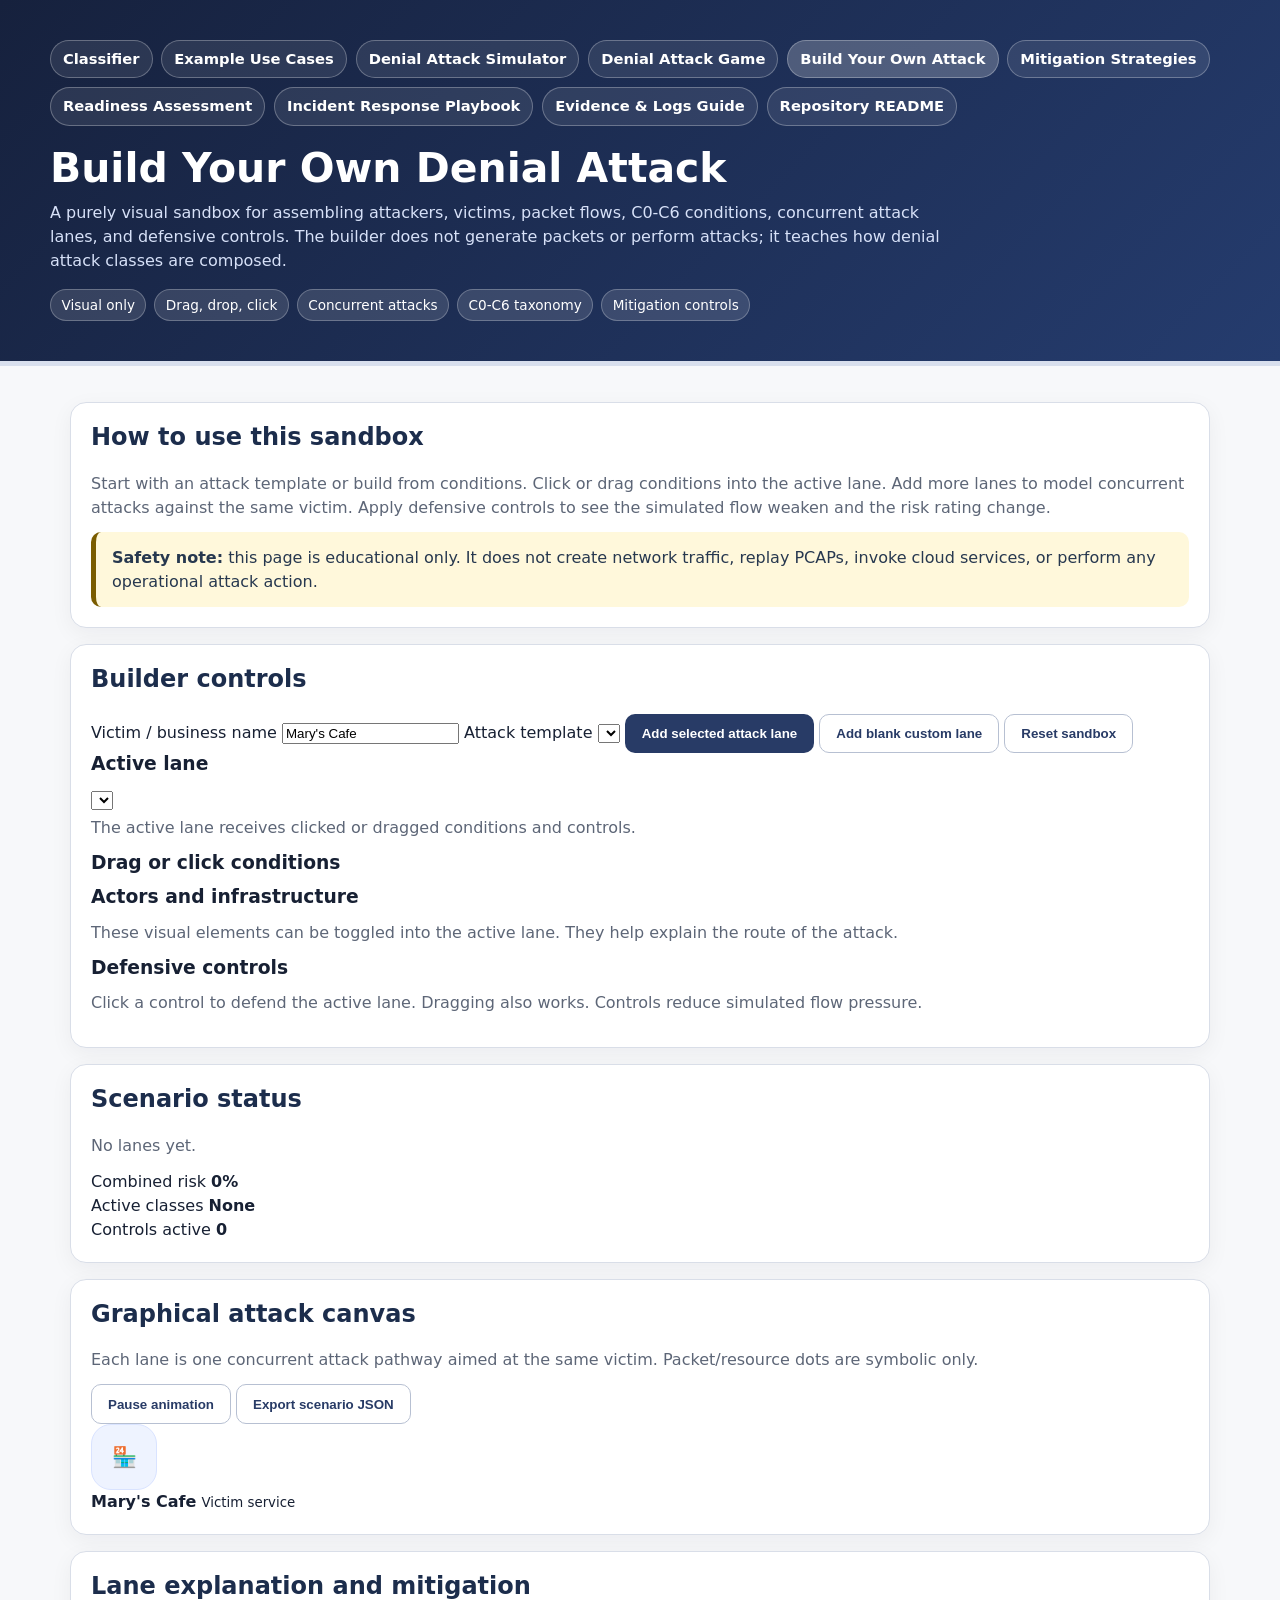
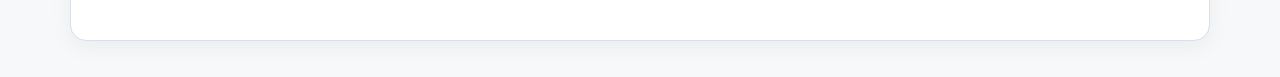
==== builder.html @ 09ae4dbf "Add files via upload" ====
<!doctype html>
<html lang="en-AU">
<head>
  <meta charset="utf-8">
  <meta name="viewport" content="width=device-width, initial-scale=1">
  <title>Build Your Own Attack | D-ACT</title>
  <meta name="description" content="Visual sandbox for building and defending educational denial attack scenarios using the D-ACT C0-C6 taxonomy.">
  <link rel="stylesheet" href="assets/styles.css">
  <script src="assets/mitigations.js" defer></script>
  <script src="assets/builder.js" defer></script>
</head>
<body class="builder-page">
  <header class="hero builder-hero">
    <div class="hero-inner">
      <nav class="site-nav" aria-label="D-ACT site navigation">
        <a href="index.html">Classifier</a>
        <a href="examples.html">Example Use Cases</a>
        <a href="simulator.html">Denial Attack Simulator</a>
        <a href="game.html">Denial Attack Game</a>
        <a class="active" href="builder.html">Build Your Own Attack</a>
        <a href="mitigations.html">Mitigation Strategies</a>
        <a href="readiness.html">Readiness Assessment</a>
        <a href="playbook.html">Incident Response Playbook</a>
        <a href="evidence.html">Evidence & Logs Guide</a>
        <a href="README.md">Repository README</a>
      </nav>
      <h1>Build Your Own Denial Attack</h1>
      <p class="subtitle">A purely visual sandbox for assembling attackers, victims, packet flows, C0-C6 conditions, concurrent attack lanes, and defensive controls. The builder does not generate packets or perform attacks; it teaches how denial attack classes are composed.</p>
      <div class="badges">
        <span class="badge">Visual only</span>
        <span class="badge">Drag, drop, click</span>
        <span class="badge">Concurrent attacks</span>
        <span class="badge">C0-C6 taxonomy</span>
        <span class="badge">Mitigation controls</span>
      </div>
    </div>
  </header>

  <main class="builder-main">
    <section class="panel builder-intro">
      <div>
        <h2>How to use this sandbox</h2>
        <p class="helper">Start with an attack template or build from conditions. Click or drag conditions into the active lane. Add more lanes to model concurrent attacks against the same victim. Apply defensive controls to see the simulated flow weaken and the risk rating change.</p>
      </div>
      <div class="notice strong-notice"><strong>Safety note:</strong> this page is educational only. It does not create network traffic, replay PCAPs, invoke cloud services, or perform any operational attack action.</div>
    </section>

    <section class="builder-shell">
      <aside class="builder-toolbox panel" aria-label="Attack builder toolbox">
        <h2>Builder controls</h2>
        <label class="builder-label">Victim / business name
          <input id="builderVictimName" type="text" value="Mary's Cafe" maxlength="80">
        </label>
        <label class="builder-label">Attack template
          <select id="builderTemplateSelect"></select>
        </label>
        <button id="addTemplateLane" type="button">Add selected attack lane</button>
        <button id="addBlankLane" type="button" class="secondary">Add blank custom lane</button>
        <button id="clearBuilder" type="button" class="secondary">Reset sandbox</button>

        <div class="builder-divider"></div>
        <h3>Active lane</h3>
        <select id="activeLaneSelect"></select>
        <p class="helper compact">The active lane receives clicked or dragged conditions and controls.</p>

        <div class="builder-divider"></div>
        <h3>Drag or click conditions</h3>
        <div id="conditionPalette" class="builder-chip-grid" aria-label="Condition palette"></div>

        <div class="builder-divider"></div>
        <h3>Actors and infrastructure</h3>
        <p class="helper compact">These visual elements can be toggled into the active lane. They help explain the route of the attack.</p>
        <div id="actorPalette" class="builder-chip-grid"></div>

        <div class="builder-divider"></div>
        <h3>Defensive controls</h3>
        <p class="helper compact">Click a control to defend the active lane. Dragging also works. Controls reduce simulated flow pressure.</p>
        <div id="controlPalette" class="builder-control-list"></div>
      </aside>

      <section class="builder-workspace">
        <section class="panel builder-status-panel">
          <div class="builder-status-grid">
            <div>
              <h2>Scenario status</h2>
              <p id="builderScenarioSummary" class="helper">No lanes yet.</p>
            </div>
            <div class="builder-score-card">
              <span>Combined risk</span>
              <strong id="combinedRisk">0%</strong>
            </div>
            <div class="builder-score-card">
              <span>Active classes</span>
              <strong id="activeClasses">None</strong>
            </div>
            <div class="builder-score-card">
              <span>Controls active</span>
              <strong id="controlsActiveCount">0</strong>
            </div>
          </div>
          <div id="globalConditionStrip" class="builder-condition-strip" aria-label="Global condition strip"></div>
        </section>

        <section id="attackCanvasPanel" class="panel builder-canvas-panel">
          <div class="builder-canvas-head">
            <div>
              <h2>Graphical attack canvas</h2>
              <p class="helper">Each lane is one concurrent attack pathway aimed at the same victim. Packet/resource dots are symbolic only.</p>
            </div>
            <div class="builder-canvas-actions">
              <button id="toggleAnimation" type="button" class="secondary">Pause animation</button>
              <button id="exportScenario" type="button" class="secondary">Export scenario JSON</button>
            </div>
          </div>

          <div id="builderCanvas" class="builder-canvas" aria-label="Attack builder canvas">
            <div id="builderLaneStack" class="builder-lane-stack"></div>
            <div id="builderVictimNode" class="builder-victim-node draggable-node" title="Drag the victim around the canvas">
              <span class="victim-icon">🏪</span>
              <strong id="builderVictimLabel">Mary's Cafe</strong>
              <small>Victim service</small>
            </div>
          </div>
        </section>

        <section class="panel builder-detail-panel">
          <h2>Lane explanation and mitigation</h2>
          <div id="laneExplanation" class="builder-explanation-grid"></div>
        </section>
      </section>
    </section>
  </main>

  <div id="builderToast" class="builder-toast" hidden></div>
</body>
</html>
---- assets/styles.css ----
:root {
  --bg: #f7f8fa;
  --panel: #ffffff;
  --text: #172033;
  --muted: #5d6677;
  --border: #d9dee8;
  --accent: #283b66;
  --present: #1f8f4d;
  --present-bg: #e9f8ef;
  --absent: #b42318;
  --absent-bg: #fdecea;
  --neutral-bg: #eef1f6;
  --secondary: #7a5c00;
  --secondary-bg: #fff8db;
  --code-bg: #101828;
  --code-text: #e6edf7;
}

* { box-sizing: border-box; }

body {
  margin: 0;
  font-family: Inter, ui-sans-serif, system-ui, -apple-system, BlinkMacSystemFont, "Segoe UI", sans-serif;
  background: var(--bg);
  color: var(--text);
  line-height: 1.5;
}

header.hero {
  background: linear-gradient(135deg, #16213d 0%, #253c6e 100%);
  color: #fff;
  padding: 2.5rem 1.25rem;
  border-bottom: 5px solid #d8dfed;
}

.hero-inner, main {
  max-width: 1180px;
  margin: 0 auto;
}

h1, h2, h3 { line-height: 1.2; }

h1 { margin: 0 0 0.5rem; font-size: clamp(2rem, 3.2vw, 3.5rem); }
h2 { margin-top: 0; color: #1c2d4c; }
h3 { margin: 0 0 0.75rem; }

.subtitle { margin: 0.25rem 0 1rem; color: #d7e1f8; max-width: 900px; }
.badges { display: flex; flex-wrap: wrap; gap: 0.5rem; }
.badge {
  display: inline-flex;
  align-items: center;
  padding: 0.3rem 0.65rem;
  border-radius: 999px;
  background: rgba(255,255,255,0.13);
  border: 1px solid rgba(255,255,255,0.25);
  font-size: 0.85rem;
}

main { padding: 1.25rem; }
body.simulator-page main {
  max-width: 1440px;
}

body.simulator-page .hero-inner {
  max-width: 1440px;
}


.panel {
  background: var(--panel);
  border: 1px solid var(--border);
  border-radius: 16px;
  padding: 1.25rem;
  margin: 1rem 0;
  box-shadow: 0 6px 22px rgba(12, 24, 45, 0.05);
}

.grid { display: grid; gap: 1rem; }
.grid.two { grid-template-columns: repeat(2, minmax(0, 1fr)); }
.grid.three { grid-template-columns: repeat(3, minmax(0, 1fr)); }
@media (max-width: 900px) { .grid.two, .grid.three { grid-template-columns: 1fr; } }

.upload-card {
  border: 1px dashed #b7c0d2;
  border-radius: 14px;
  padding: 1rem;
  background: #fbfcff;
}
.upload-card label { display: block; font-weight: 700; margin-bottom: 0.5rem; }
.upload-card input { width: 100%; }
.file-summary { margin-top: 0.5rem; color: var(--muted); font-size: 0.9rem; }
.helper { color: var(--muted); margin: 0.25rem 0 0.75rem; }

.actions { display: flex; flex-wrap: wrap; gap: 0.75rem; margin-top: 1rem; }
button, .button {
  appearance: none;
  border: 1px solid transparent;
  background: var(--accent);
  color: #fff;
  border-radius: 10px;
  padding: 0.7rem 1rem;
  font-weight: 700;
  cursor: pointer;
  text-decoration: none;
}
button.secondary { background: #fff; color: var(--accent); border-color: #b7c0d2; }
button:disabled { opacity: 0.45; cursor: not-allowed; }
button:hover:not(:disabled), .button:hover { filter: brightness(1.05); }

.status {
  margin-top: 1rem;
  border-radius: 10px;
  padding: 0.75rem 1rem;
  background: var(--neutral-bg);
  color: var(--muted);
}
.status.success { background: var(--present-bg); color: var(--present); }
.status.error { background: var(--absent-bg); color: var(--absent); }

.taxonomy-wrap { overflow-x: auto; padding-bottom: 0.5rem; }
.taxonomy-tree {
  min-width: 1040px;
  display: grid;
  grid-template-columns: 1fr 1fr 1fr;
  gap: 1rem;
  align-items: start;
}
.root-row { grid-column: 1 / -1; display: flex; justify-content: center; margin-bottom: 0.5rem; }
.branch { display: grid; gap: 0.75rem; justify-items: center; }
.branch-title { font-weight: 800; color: var(--muted); text-transform: uppercase; letter-spacing: 0.04em; font-size: 0.75rem; }
.node {
  border: 2px solid var(--border);
  background: var(--neutral-bg);
  border-radius: 12px;
  padding: 0.65rem 0.8rem;
  min-width: 140px;
  text-align: center;
  font-weight: 700;
  position: relative;
}
.node small { display: block; margin-top: 0.2rem; font-weight: 500; color: var(--muted); }
.node.condition.present { border-color: var(--present); background: var(--present-bg); color: var(--present); }
.node.condition.absent { border-color: var(--absent); background: var(--absent-bg); color: var(--absent); }
.node.condition.neutral { border-color: var(--border); background: var(--neutral-bg); color: var(--text); }
.node.attack.class-primary { border-color: var(--present); background: var(--present-bg); color: var(--present); box-shadow: 0 0 0 3px rgba(31,143,77,0.12); }
.node.attack.class-secondary { border-color: var(--secondary); background: var(--secondary-bg); color: var(--secondary); }
.node.attack.class-inactive { opacity: 0.55; }
.connector { width: 2px; height: 16px; background: var(--border); }
.horizontal { display: flex; gap: 0.6rem; align-items: center; justify-content: center; flex-wrap: wrap; }

.result-card {
  border: 1px solid var(--border);
  border-radius: 14px;
  padding: 1rem;
  background: #fbfcff;
}
.result-card .value { font-size: 1.1rem; font-weight: 800; color: #1c2d4c; }
.result-card .small-value { color: var(--muted); word-break: break-word; }

.conditions-list { list-style: none; padding: 0; margin: 0; display: grid; gap: 0.5rem; }
.conditions-list li { border-radius: 12px; padding: 0.75rem; border: 1px solid var(--border); }
.conditions-list li span { color: var(--muted); }
.condition-present { background: var(--present-bg); border-color: var(--present) !important; }
.condition-absent { background: var(--absent-bg); border-color: var(--absent) !important; }

.table-wrap { overflow-x: auto; }
table { width: 100%; border-collapse: collapse; }
th, td { border-bottom: 1px solid var(--border); padding: 0.55rem; text-align: left; vertical-align: top; }
th { background: #f2f5fa; color: #263653; }

pre {
  background: var(--code-bg);
  color: var(--code-text);
  border-radius: 14px;
  padding: 1rem;
  overflow-x: auto;
  white-space: pre-wrap;
}

footer {
  color: var(--muted);
  text-align: center;
  padding: 2rem 1rem 3rem;
}

.notice {
  border-left: 5px solid var(--accent);
  background: #f1f4fa;
  padding: 0.85rem 1rem;
  border-radius: 10px;
  color: #27384f;
}

/* Example use cases page */
.hero-compact { padding-bottom: 2rem; }
.site-nav {
  display: flex;
  flex-wrap: wrap;
  gap: 0.55rem;
  margin-bottom: 1.15rem;
}
.site-nav a {
  color: #fff;
  text-decoration: none;
  border: 1px solid rgba(255,255,255,0.28);
  background: rgba(255,255,255,0.09);
  padding: 0.45rem 0.75rem;
  border-radius: 999px;
  font-weight: 700;
  font-size: 0.92rem;
}
.site-nav a.active,
.site-nav a:hover {
  background: rgba(255,255,255,0.22);
}
.example-intro {
  display: grid;
  grid-template-columns: minmax(0, 1.4fr) minmax(260px, 0.6fr);
  gap: 1rem;
  align-items: start;
}
@media (max-width: 900px) { .example-intro { grid-template-columns: 1fr; } }
.controls-panel { position: relative; }
.example-toolbar {
  display: grid;
  grid-template-columns: minmax(220px, 0.35fr) minmax(280px, 0.65fr);
  gap: 1rem;
  margin: 0.75rem 0 1rem;
}
.example-toolbar label {
  display: grid;
  gap: 0.35rem;
  font-weight: 800;
  color: #263653;
}
.example-toolbar select,
.example-toolbar input {
  width: 100%;
  border: 1px solid var(--border);
  border-radius: 10px;
  padding: 0.7rem 0.8rem;
  font: inherit;
  background: #fff;
  color: var(--text);
}
@media (max-width: 760px) { .example-toolbar { grid-template-columns: 1fr; } }
.example-grid {
  display: grid;
  grid-template-columns: repeat(2, minmax(0, 1fr));
  gap: 1rem;
}
@media (max-width: 980px) { .example-grid { grid-template-columns: 1fr; } }
.example-card {
  border: 1px solid var(--border);
  background: linear-gradient(180deg, #ffffff 0%, #fbfcff 100%);
  border-radius: 18px;
  padding: 1rem;
  box-shadow: 0 10px 30px rgba(12, 24, 45, 0.06);
}
.example-card-top {
  display: flex;
  justify-content: space-between;
  gap: 1rem;
  align-items: flex-start;
}
.example-card h3 { margin: 0; color: #16213d; }
.example-title { color: var(--muted); margin: 0.25rem 0 0; font-weight: 700; }
.class-pill {
  display: inline-flex;
  align-items: center;
  justify-content: center;
  white-space: nowrap;
  border-radius: 999px;
  background: var(--present-bg);
  color: var(--present);
  border: 1px solid rgba(31,143,77,0.35);
  padding: 0.35rem 0.7rem;
  font-weight: 900;
  font-size: 0.86rem;
}
.class-pill.pill-neutral {
  background: var(--neutral-bg);
  color: var(--muted);
  border-color: var(--border);
}
.condition-chips {
  display: flex;
  flex-wrap: wrap;
  gap: 0.35rem;
  margin: 0.7rem 0;
}
.condition-chip {
  display: inline-flex;
  align-items: center;
  justify-content: center;
  min-width: 36px;
  border-radius: 999px;
  padding: 0.2rem 0.45rem;
  font-size: 0.78rem;
  font-weight: 900;
  border: 1px solid var(--border);
}
.condition-chip.chip-on {
  background: var(--present-bg);
  color: var(--present);
  border-color: rgba(31,143,77,0.4);
}
.condition-chip.chip-off {
  background: var(--absent-bg);
  color: var(--absent);
  border-color: rgba(180,35,24,0.22);
  opacity: 0.75;
}
.example-actions {
  display: flex;
  flex-wrap: wrap;
  gap: 0.6rem;
  margin: 0.85rem 0;
}
.button.secondary,
a.button.secondary {
  background: #fff;
  color: var(--accent);
  border-color: #b7c0d2;
}
.file-details {
  margin-top: 0.8rem;
  border-top: 1px solid var(--border);
  padding-top: 0.75rem;
}
.file-details summary {
  cursor: pointer;
  font-weight: 900;
  color: #263653;
}
.example-file-list {
  list-style: none;
  padding: 0;
  margin: 0.65rem 0 0;
  display: grid;
  gap: 0.45rem;
}
.example-file-list li {
  display: flex;
  justify-content: space-between;
  gap: 0.8rem;
  align-items: center;
  border: 1px solid var(--border);
  border-radius: 12px;
  padding: 0.55rem;
  background: #fff;
}
.example-file-list small { color: var(--muted); }
.file-kind {
  display: inline-flex;
  min-width: 76px;
  justify-content: center;
  border-radius: 999px;
  padding: 0.18rem 0.45rem;
  margin-right: 0.45rem;
  background: #eef3ff;
  color: #253c6e;
  font-size: 0.72rem;
  font-weight: 900;
  border: 1px solid #d9e3ff;
}
.file-actions {
  display: flex;
  gap: 0.4rem;
  flex-wrap: wrap;
  justify-content: flex-end;
}
button.mini,
.button.mini,
a.mini {
  border-radius: 8px;
  padding: 0.38rem 0.55rem;
  font-size: 0.78rem;
  font-weight: 800;
}
.example-condition-strip {
  display: grid;
  grid-template-columns: repeat(7, minmax(0, 1fr));
  gap: 0.65rem;
  margin-top: 1rem;
}
@media (max-width: 980px) { .example-condition-strip { grid-template-columns: repeat(2, minmax(0, 1fr)); } }
.condition-status-card {
  border: 1px solid var(--border);
  border-radius: 14px;
  padding: 0.7rem;
  min-height: 116px;
  display: grid;
  gap: 0.25rem;
}
.condition-status-card strong { font-size: 1.1rem; }
.condition-status-card span { font-weight: 900; }
.condition-status-card small { color: var(--muted); }
.condition-status-card.status-present {
  background: var(--present-bg);
  border-color: rgba(31,143,77,0.45);
  color: var(--present);
}
.condition-status-card.status-absent {
  background: var(--absent-bg);
  border-color: rgba(180,35,24,0.28);
  color: var(--absent);
}
.preview-header {
  display: flex;
  justify-content: space-between;
  align-items: flex-start;
  gap: 1rem;
}
#previewContent {
  max-height: 560px;
  overflow: auto;
}
@media (max-width: 720px) {
  .example-file-list li,
  .preview-header,
  .example-card-top { flex-direction: column; align-items: stretch; }
  .file-actions { justify-content: flex-start; }
}

/* Mitigation strategy UI */
.strong-notice {
  border-left-color: #7a5c00;
  background: #fff8db;
}
.mitigation-result {
  margin: 1.2rem 0;
  border: 1px solid var(--border);
  border-radius: 16px;
  padding: 1rem;
  background: linear-gradient(180deg, #fbfcff 0%, #ffffff 100%);
}
.mitigation-result h4,
.mitigation-card h4 {
  margin: 0.2rem 0 0.55rem;
  color: #263653;
}
.mitigation-result ul,
.mitigation-card ul {
  margin-top: 0.35rem;
  padding-left: 1.15rem;
}
.mitigation-result li,
.mitigation-card li {
  margin: 0.35rem 0;
}
.mitigation-columns {
  margin: 1rem 0;
}
.mitigation-grid {
  display: grid;
  grid-template-columns: 1fr;
  gap: 1rem;
}
.mitigation-card {
  border: 1px solid var(--border);
  background: #fff;
  border-radius: 18px;
  padding: 1rem;
  box-shadow: 0 10px 30px rgba(12, 24, 45, 0.05);
}
.mitigation-step-grid {
  display: grid;
  grid-template-columns: repeat(3, minmax(0, 1fr));
  gap: 1rem;
  margin-top: 1rem;
}
.mitigation-step-grid section {
  border: 1px solid var(--border);
  background: #fbfcff;
  border-radius: 14px;
  padding: 0.85rem;
}
@media (max-width: 980px) {
  .mitigation-step-grid { grid-template-columns: 1fr; }
}

/* Denial Attack Simulator */
.simulator-hero {
  background: radial-gradient(circle at 15% 15%, rgba(109, 137, 204, 0.45) 0%, transparent 30%),
              linear-gradient(135deg, #101828 0%, #253c6e 70%, #1a315e 100%);
}
.simulator-intro {
  display: grid;
  grid-template-columns: minmax(0, 1.25fr) minmax(280px, 0.75fr);
  gap: 1rem;
  align-items: start;
}
@media (max-width: 900px) { .simulator-intro { grid-template-columns: 1fr; } }
.simulator-controls-panel label {
  display: grid;
  gap: 0.35rem;
  font-weight: 900;
  color: #263653;
}
.sim-control-grid {
  display: grid;
  grid-template-columns: minmax(280px, 0.55fr) minmax(280px, 0.45fr);
  gap: 1rem;
  align-items: end;
}
.sim-control-grid select {
  border: 1px solid var(--border);
  border-radius: 12px;
  padding: 0.78rem 0.9rem;
  background: #fff;
  color: var(--text);
  font: inherit;
}
.sim-actions { display: flex; flex-wrap: wrap; gap: 0.65rem; justify-content: flex-end; }
.sim-summary { margin-top: 1rem; }
@media (max-width: 900px) {
  .sim-control-grid { grid-template-columns: 1fr; }
  .sim-actions { justify-content: flex-start; }
}
.simulator-layout {
  width: 100%;
  max-width: 100%;
  margin: 0 auto;
  padding: 0;
  display: grid;
  grid-template-columns: 1fr;
  gap: 1rem;
}
.simulator-main-panel, .simulator-side-panel { margin-top: 0; }
.simulator-main-panel {
  width: 100%;
}
.simulator-side-panel {
  width: 100%;
}
.simulator-header-line {
  display: grid;
  grid-template-columns: minmax(0, 1fr) minmax(190px, 250px) auto;
  justify-content: space-between;
  gap: 1rem;
  align-items: start;
  margin-bottom: 1rem;
}
.simulator-inline-controls {
  display: grid;
  gap: 0.35rem;
  align-self: start;
  width: min(250px, 100%);
  justify-self: end;
}
.simulator-inline-controls label {
  color: #263653;
  font-weight: 900;
  font-size: 0.82rem;
}
.simulator-inline-controls select {
  border: 1px solid var(--border);
  border-radius: 12px;
  padding: 0.66rem 0.75rem;
  background: #fff;
  color: var(--text);
  font: inherit;
  width: 100%;
  max-width: 250px;
}
@media (max-width: 900px) {
  .simulator-header-line { grid-template-columns: 1fr; }
  .simulator-inline-controls { width: 100%; justify-self: stretch; }
}
.sim-condition-strip {
  display: grid;
  grid-template-columns: repeat(7, minmax(0, 1fr));
  gap: 0.55rem;
  margin-bottom: 1rem;
}
@media (max-width: 980px) { .sim-condition-strip { grid-template-columns: repeat(2, minmax(0, 1fr)); } }
.sim-condition-card {
  border: 1px solid var(--border);
  border-radius: 14px;
  padding: 0.65rem;
  min-height: 112px;
  display: grid;
  gap: 0.2rem;
}
.sim-condition-card strong { font-size: 1.08rem; }
.sim-condition-card span { font-weight: 900; }
.sim-condition-card small { color: var(--muted); }
.sim-condition-card.active {
  background: var(--present-bg);
  border-color: rgba(31,143,77,0.45);
  color: var(--present);
}
.sim-condition-card.inactive {
  background: var(--absent-bg);
  border-color: rgba(180,35,24,0.26);
  color: var(--absent);
}
.sim-scene {
  position: relative;
  min-height: 540px;
  border: 1px solid #c9d2e3;
  border-radius: 24px;
  background:
    radial-gradient(circle at 20% 30%, rgba(40, 59, 102, 0.08) 0 15%, transparent 16%),
    radial-gradient(circle at 82% 62%, rgba(31, 143, 77, 0.08) 0 18%, transparent 19%),
    linear-gradient(180deg, #fbfcff 0%, #f0f4fb 100%);
  overflow: hidden;
  display: grid;
  grid-template-columns: 260px minmax(0, 1fr) 290px;
  gap: 0;
}
@media (max-width: 900px) {
  .sim-scene { grid-template-columns: 1fr; min-height: 760px; }
}
.sim-zone {
  position: relative;
  padding: 1rem;
  display: flex;
  flex-direction: column;
  justify-content: center;
  z-index: 3;
}
.sim-zone-label {
  position: absolute;
  top: 0.75rem;
  left: 1rem;
  color: var(--muted);
  font-weight: 900;
  font-size: 0.75rem;
  text-transform: uppercase;
  letter-spacing: 0.04em;
}
.attacker-cluster {
  display: grid;
  gap: 0.65rem;
  justify-items: center;
}
.attacker-cluster.distributed {
  grid-template-columns: repeat(2, minmax(0, 1fr));
  align-content: center;
}
.attacker-node {
  width: 86px;
  min-height: 78px;
  border: 2px solid #9ba8bf;
  background: #fff;
  border-radius: 18px;
  display: grid;
  place-items: center;
  padding: 0.45rem;
  box-shadow: 0 8px 20px rgba(12, 24, 45, 0.08);
}
.attacker-node span {
  display: grid;
  place-items: center;
  width: 34px;
  height: 34px;
  border-radius: 999px;
  background: #253c6e;
  color: #fff;
  font-weight: 900;
}
.attacker-node small {
  text-align: center;
  color: var(--muted);
  font-weight: 700;
  font-size: 0.72rem;
}
.sim-lane-wrap {
  position: relative;
  min-height: 540px;
  z-index: 1;
}
.packet-lane {
  position: absolute;
  inset: 0;
  z-index: 1;
}
.packet-lane::before {
  content: '';
  position: absolute;
  top: 50%;
  left: 2%;
  right: 2%;
  height: 3px;
  transform: translateY(-50%);
  background: repeating-linear-gradient(90deg, #b5bfd0 0 16px, transparent 16px 28px);
  opacity: 0.75;
}
.pipeline-stages {
  position: absolute;
  left: 8%;
  right: 8%;
  top: 1rem;
  display: flex;
  justify-content: center;
  gap: 0.55rem;
  flex-wrap: wrap;
  z-index: 4;
}
.pipeline-stage {
  display: inline-flex;
  align-items: center;
  gap: 0.35rem;
  border: 1px solid #c9d2e3;
  background: rgba(255,255,255,0.92);
  border-radius: 999px;
  padding: 0.35rem 0.65rem;
  font-size: 0.82rem;
  box-shadow: 0 6px 18px rgba(12, 24, 45, 0.08);
}
.pipeline-stage span { font-weight: 900; color: var(--accent); }
.victim-visual {
  border: 2px solid #91a3c5;
  background: #fff;
  border-radius: 24px;
  min-height: 164px;
  display: grid;
  place-items: center;
  padding: 1rem;
  text-align: center;
  box-shadow: 0 10px 28px rgba(12, 24, 45, 0.1);
}
.victim-icon {
  display: grid;
  place-items: center;
  width: 66px;
  height: 66px;
  border-radius: 20px;
  background: #eef3ff;
  color: #253c6e;
  font-weight: 1000;
  font-size: 1.25rem;
  border: 1px solid #d9e3ff;
}
.victim-visual small { color: var(--muted); font-weight: 700; }
.resource-meters {
  margin-top: 1rem;
  display: grid;
  gap: 0.6rem;
}
.resource-meter {
  border: 1px solid var(--border);
  background: rgba(255,255,255,0.78);
  border-radius: 12px;
  padding: 0.55rem;
}
.meter-label {
  display: flex;
  justify-content: space-between;
  gap: 0.8rem;
  font-size: 0.82rem;
  color: #263653;
  font-weight: 800;
}
.meter-track {
  height: 9px;
  border-radius: 999px;
  background: #e5eaf3;
  margin-top: 0.35rem;
  overflow: hidden;
}
.meter-fill {
  height: 100%;
  background: linear-gradient(90deg, #c2410c, #b42318);
  border-radius: inherit;
  transition: width 300ms ease;
}
.sim-packet {
  position: absolute;
  top: var(--lane-y);
  left: 0;
  min-width: 44px;
  height: 24px;
  border-radius: 999px;
  display: inline-flex;
  align-items: center;
  justify-content: center;
  font-size: 0.62rem;
  font-weight: 900;
  color: #fff;
  background: #b42318;
  box-shadow: 0 8px 18px rgba(180, 35, 24, 0.24);
  animation: packetMove var(--packet-duration) linear forwards;
  z-index: 2;
}
.sim-packet.low {
  background: #7a5c00;
  box-shadow: 0 8px 18px rgba(122, 92, 0, 0.22);
}
.sim-packet.ai {
  background: #5b21b6;
  box-shadow: 0 8px 18px rgba(91, 33, 182, 0.22);
}
@keyframes packetMove {
  0% { transform: translateX(0) scale(0.92); opacity: 0; }
  8% { opacity: 1; }
  78% { opacity: 1; }
  100% { transform: translateX(calc(100vw - 520px)) scale(1); opacity: 0; }
}
@media (max-width: 900px) {
  @keyframes packetMove {
    0% { transform: translateY(0) scale(0.92); opacity: 0; }
    8% { opacity: 1; }
    78% { opacity: 1; }
    100% { transform: translateY(500px) scale(1); opacity: 0; }
  }
}
.mitigation-overlay {
  position: absolute;
  inset: 0;
  z-index: 5;
  pointer-events: none;
  display: flex;
  align-items: center;
  justify-content: center;
}
.mitigation-shield {
  display: grid;
  place-items: center;
  gap: 0.35rem;
  min-width: 220px;
  border: 2px solid rgba(31,143,77,0.45);
  background: rgba(233,248,239,0.92);
  color: var(--present);
  border-radius: 20px;
  padding: 1rem;
  text-align: center;
  box-shadow: 0 14px 40px rgba(12, 24, 45, 0.16);
}
.mitigation-shield span { font-size: 2rem; }
.sim-scene.mitigation-block .sim-packet { animation-duration: 0.9s; opacity: 0.4; filter: grayscale(0.4); }
.sim-scene.mitigation-throttle .sim-packet { animation-duration: 3.5s !important; opacity: 0.62; }
.sim-scene.mitigation-harden .victim-visual { border-color: var(--present); box-shadow: 0 0 0 5px rgba(31,143,77,0.10); }
.sim-scene.mitigation-scrub .packet-lane::after {
  content: 'FILTER';
  position: absolute;
  top: 45%;
  left: 42%;
  z-index: 3;
  background: #fff;
  color: var(--accent);
  border: 2px solid var(--accent);
  border-radius: 999px;
  padding: 0.4rem 0.75rem;
  font-weight: 1000;
  box-shadow: 0 8px 20px rgba(12, 24, 45, 0.12);
}
.sim-scene.mitigation-budget .meter-fill,
.sim-scene.mitigation-serverless .meter-fill,
.sim-scene.mitigation-ai .meter-fill {
  background: linear-gradient(90deg, #1f8f4d, #51a86f);
}
.sim-scene.mitigation-monitor::after {
  content: 'Monitoring overlay active';
  position: absolute;
  right: 1rem;
  bottom: 1rem;
  z-index: 6;
  background: #101828;
  color: #e6edf7;
  border-radius: 999px;
  padding: 0.5rem 0.85rem;
  font-weight: 900;
  box-shadow: 0 10px 24px rgba(12, 24, 45, 0.18);
}
.active-mitigation-box {
  margin-top: 1rem;
  border: 1px solid rgba(31,143,77,0.35);
  background: var(--present-bg);
  border-radius: 16px;
  padding: 1rem;
}
.active-mitigation-box h3 { color: var(--present); }
.simulator-side-panel {
  position: static;
  max-height: none;
  overflow: visible;
}
.simulator-side-panel .technical-controls-section {
  background: linear-gradient(135deg, rgba(240,253,244,0.82), rgba(255,255,255,0.98));
  border: 1px solid rgba(31,143,77,0.22);
  border-radius: 16px;
  padding: 1rem;
}
@media (min-width: 1050px) {
  .simulator-side-panel {
    display: grid;
    grid-template-columns: minmax(0, 1fr) minmax(280px, 0.7fr) minmax(320px, 1fr);
    gap: 1rem;
    align-items: start;
  }
  .simulator-side-panel > h2,
  .simulator-side-panel > .notice {
    grid-column: 1 / -1;
  }
  .technical-controls-section {
    grid-column: span 2;
  }
}
.sim-side-section {
  border-top: 1px solid var(--border);
  padding-top: 0.9rem;
  margin-top: 0.9rem;
}
.sim-side-section ul { margin: 0.25rem 0 0; padding-left: 1.15rem; }
.sim-side-section li { margin: 0.35rem 0; }
.technical-control-list {
  display: grid;
  gap: 0.55rem;
}
.technical-control-button {
  text-align: left;
  background: #fff;
  color: #263653;
  border: 1px solid var(--border);
  border-radius: 12px;
  padding: 0.65rem 0.75rem;
  font-weight: 800;
  box-shadow: none;
}
.technical-control-button:hover,
.technical-control-button.selected {
  background: var(--present-bg);
  color: var(--present);
  border-color: rgba(31,143,77,0.45);
  filter: none;
}

/* Victim profile and sustainability-impact simulator */
.victim-profile-panel {
  border: 1px solid rgba(37, 99, 235, 0.18);
  background: linear-gradient(135deg, rgba(240, 249, 255, 0.95), rgba(255, 255, 255, 0.98));
}

.victim-profile-header {
  display: flex;
  justify-content: space-between;
  gap: 1rem;
  align-items: flex-start;
  margin-bottom: 1rem;
}

.victim-profile-grid {
  display: grid;
  grid-template-columns: 1.3fr 1fr 0.8fr auto;
  gap: 1rem;
  align-items: end;
}

.victim-profile-grid label {
  display: flex;
  flex-direction: column;
  gap: 0.4rem;
  font-weight: 700;
  color: #172554;
}

.victim-profile-grid input,
.victim-profile-grid select {
  border: 1px solid #bfdbfe;
  border-radius: 12px;
  padding: 0.78rem 0.9rem;
  font: inherit;
  background: #fff;
  color: #0f172a;
}

.victim-profile-actions {
  display: flex;
  gap: 0.55rem;
  flex-wrap: wrap;
}

.financial-model-note {
  margin-top: 1rem;
  border-left: 4px solid #2563eb;
  background: rgba(219, 234, 254, 0.62);
  padding: 0.85rem 1rem;
  border-radius: 12px;
  color: #1e3a8a;
  line-height: 1.55;
}

.financial-dashboard {
  display: grid;
  grid-template-columns: repeat(3, minmax(0, 1fr));
  gap: 0.9rem;
  margin-top: 1rem;
}

.financial-card {
  border: 1px solid rgba(148, 163, 184, 0.35);
  border-radius: 16px;
  background: rgba(255, 255, 255, 0.92);
  padding: 1rem;
  box-shadow: 0 10px 25px rgba(15, 23, 42, 0.05);
}

.financial-card strong {
  display: block;
  margin: 0.2rem 0 0.25rem;
  color: #0f172a;
  font-size: 1.1rem;
}

.financial-card small {
  display: block;
  color: #475569;
  line-height: 1.45;
  margin-top: 0.25rem;
}

.financial-kicker {
  display: inline-flex;
  color: #1d4ed8;
  background: #dbeafe;
  border-radius: 999px;
  padding: 0.2rem 0.55rem;
  font-size: 0.76rem;
  font-weight: 800;
  text-transform: uppercase;
  letter-spacing: 0.045em;
}

.financial-active {
  border-color: rgba(22, 163, 74, 0.35);
  background: linear-gradient(135deg, rgba(240, 253, 244, 0.98), #fff);
}

.financial-inactive {
  border-color: rgba(100, 116, 139, 0.3);
  background: linear-gradient(135deg, rgba(248, 250, 252, 0.98), #fff);
}

.financial-impact {
  border-color: rgba(234, 88, 12, 0.35);
  background: linear-gradient(135deg, rgba(255, 247, 237, 0.98), #fff);
}

.financial-impact .financial-kicker {
  color: #9a3412;
  background: #ffedd5;
}

.financial-basis {
  grid-column: span 2;
}

@media (max-width: 1000px) {
  .victim-profile-grid {
    grid-template-columns: 1fr 1fr;
  }
  .financial-dashboard {
    grid-template-columns: 1fr 1fr;
  }
  .financial-basis {
    grid-column: span 1;
  }
}

@media (max-width: 700px) {
  .victim-profile-header,
  .victim-profile-actions {
    flex-direction: column;
  }
  .victim-profile-grid,
  .financial-dashboard {
    grid-template-columns: 1fr;
  }
}

/* Financial victim simulator enhancements: online-service value, controls, and per-event labels */
.field-helper {
  display: block;
  margin-top: 0.15rem;
  color: #64748b;
  font-size: 0.74rem;
  font-weight: 600;
  line-height: 1.35;
}

@media (min-width: 1150px) {
  .victim-profile-grid {
    grid-template-columns: 1.25fr 0.8fr 0.7fr 1.15fr auto;
  }
}

.sim-packet {
  min-width: 66px;
  height: 34px;
  flex-direction: column;
  gap: 0;
  line-height: 1;
}

.sim-packet > span {
  display: block;
  font-size: 0.62rem;
  letter-spacing: 0.02em;
}

.sim-packet > small {
  display: block;
  margin-top: 0.15rem;
  font-size: 0.58rem;
  font-weight: 1000;
  color: rgba(255,255,255,0.92);
}

.technical-control-button {
  display: grid;
  gap: 0.28rem;
}

.technical-control-button span {
  display: block;
}

.technical-control-button small {
  display: block;
  color: #64748b;
  font-size: 0.75rem;
  font-weight: 750;
  line-height: 1.35;
}

.technical-control-button:hover small,
.technical-control-button.selected small {
  color: #166534;
}

.financial-availability {
  border-color: rgba(234, 88, 12, 0.32);
  background: linear-gradient(135deg, rgba(255, 247, 237, 0.98), #fff);
}

.financial-savings {
  border-color: rgba(22, 163, 74, 0.35);
  background: linear-gradient(135deg, rgba(240, 253, 244, 0.98), #fff);
}

.financial-savings .financial-kicker {
  color: #166534;
  background: #dcfce7;
}

/* Victim exposure report: all nine attack classes */
.victim-exposure-report {
  margin-top: 1.15rem;
  border: 1px solid rgba(15, 23, 42, 0.10);
  border-radius: 22px;
  background: linear-gradient(135deg, rgba(248, 250, 252, 0.98), rgba(255, 255, 255, 0.98));
  padding: 1rem;
  box-shadow: 0 16px 38px rgba(15, 23, 42, 0.08);
}

.exposure-report-header {
  display: flex;
  justify-content: space-between;
  gap: 1rem;
  align-items: flex-start;
  margin-bottom: 1rem;
}

.exposure-report-header h2 {
  margin: 0.45rem 0 0.35rem;
  color: #0f172a;
}

.exposure-report-header p {
  margin: 0;
  color: #475569;
  line-height: 1.55;
  max-width: 900px;
}

.exposure-report-actions {
  display: flex;
  gap: 0.55rem;
  flex-wrap: wrap;
  justify-content: flex-end;
}

.exposure-profile-summary {
  display: grid;
  grid-template-columns: repeat(4, minmax(0, 1fr));
  gap: 0.75rem;
  margin: 0.9rem 0;
}

.exposure-profile-summary div {
  background: #fff;
  border: 1px solid rgba(148, 163, 184, 0.32);
  border-radius: 16px;
  padding: 0.9rem;
}

.exposure-profile-summary span {
  display: block;
  font-size: 0.76rem;
  font-weight: 900;
  color: #64748b;
  text-transform: uppercase;
  letter-spacing: 0.045em;
}

.exposure-profile-summary strong {
  display: block;
  margin-top: 0.2rem;
  color: #0f172a;
  font-size: 1.05rem;
}

.exposure-emphasis-box,
.exposure-report-note {
  border-left: 4px solid #ea580c;
  background: #fff7ed;
  color: #7c2d12;
  padding: 0.9rem 1rem;
  border-radius: 14px;
  line-height: 1.55;
  margin: 0.9rem 0;
}

.exposure-risk-grid {
  display: grid;
  grid-template-columns: repeat(3, minmax(0, 1fr));
  gap: 0.85rem;
  margin: 1rem 0;
}

.exposure-risk-card {
  border: 1px solid rgba(148, 163, 184, 0.35);
  border-radius: 18px;
  background: #fff;
  padding: 1rem;
  box-shadow: 0 12px 28px rgba(15, 23, 42, 0.05);
}

.exposure-risk-card strong {
  display: block;
  margin: 0.35rem 0;
  color: #0f172a;
  font-size: 1.06rem;
}

.exposure-risk-card small {
  display: block;
  color: #475569;
  line-height: 1.45;
  margin-top: 0.25rem;
}

.exposure-risk-card.severity-extreme,
.exposure-risk-card.severity-severe {
  border-color: rgba(220, 38, 38, 0.35);
  background: linear-gradient(135deg, #fff1f2 0%, #fff 100%);
}

.exposure-risk-card.severity-material {
  border-color: rgba(234, 88, 12, 0.34);
  background: linear-gradient(135deg, #fff7ed 0%, #fff 100%);
}

.exposure-risk-card.severity-moderate {
  border-color: rgba(202, 138, 4, 0.34);
  background: linear-gradient(135deg, #fefce8 0%, #fff 100%);
}

.exposure-table-wrap {
  overflow-x: auto;
  border: 1px solid rgba(148, 163, 184, 0.35);
  border-radius: 16px;
  background: #fff;
}

.exposure-report-table {
  width: 100%;
  border-collapse: collapse;
  min-width: 1180px;
  font-size: 0.9rem;
}

.exposure-report-table th {
  background: #f8fafc;
  color: #334155;
  text-align: left;
  font-size: 0.78rem;
  text-transform: uppercase;
  letter-spacing: 0.045em;
  padding: 0.8rem;
  border-bottom: 1px solid rgba(148, 163, 184, 0.32);
}

.exposure-report-table td {
  vertical-align: top;
  padding: 0.85rem;
  border-bottom: 1px solid rgba(226, 232, 240, 0.85);
  color: #334155;
}

.exposure-report-table td strong,
.exposure-report-table td small {
  display: block;
}

.exposure-report-table td small {
  margin-top: 0.25rem;
  color: #64748b;
  line-height: 1.35;
}

.severity-pill {
  display: inline-flex;
  align-items: center;
  border-radius: 999px;
  padding: 0.23rem 0.58rem;
  font-weight: 950;
  font-size: 0.78rem;
  color: #fff;
}

.severity-pill.severity-extreme { background: #7f1d1d; }
.severity-pill.severity-severe { background: #dc2626; }
.severity-pill.severity-material { background: #ea580c; }
.severity-pill.severity-moderate { background: #ca8a04; }
.severity-pill.severity-none { background: #64748b; }

@media (max-width: 1100px) {
  .exposure-profile-summary,
  .exposure-risk-grid {
    grid-template-columns: 1fr 1fr;
  }
}

@media (max-width: 720px) {
  .exposure-report-header {
    flex-direction: column;
  }
  .exposure-report-actions {
    justify-content: flex-start;
  }
  .exposure-profile-summary,
  .exposure-risk-grid {
    grid-template-columns: 1fr;
  }
}

@media print {
  .hero,
  .simulator-controls-panel,
  .simulator-layout,
  footer,
  .exposure-report-actions {
    display: none !important;
  }
  .victim-profile-panel,
  .victim-exposure-report {
    box-shadow: none !important;
    border: none !important;
  }
  .exposure-report-table {
    font-size: 0.72rem;
  }
}

/* Advisory pages: readiness, playbook and evidence guide */
.advisory-hero .subtitle {
  max-width: 980px;
}
.advisory-intro p,
.readiness-panel p,
.playbook-builder p,
.evidence-matrix-panel p {
  color: #475569;
  line-height: 1.65;
}
.field-label {
  display: grid;
  gap: 0.45rem;
  font-weight: 800;
  color: #0f172a;
}
.field-label input,
.field-label select {
  border: 1px solid rgba(148, 163, 184, 0.55);
  border-radius: 14px;
  padding: 0.8rem 0.9rem;
  font: inherit;
  background: #fff;
  color: #0f172a;
}
.questionnaire {
  display: grid;
  gap: 1rem;
}
.question-card {
  border: 1px solid rgba(148, 163, 184, 0.28);
  border-radius: 20px;
  padding: 1rem;
  background: linear-gradient(135deg, rgba(248, 250, 252, 0.98), rgba(241, 245, 249, 0.72));
}
.question-card legend {
  font-weight: 950;
  color: #0f172a;
  padding: 0 0.35rem;
}
.option-grid {
  display: grid;
  grid-template-columns: repeat(4, minmax(0, 1fr));
  gap: 0.7rem;
  margin-top: 0.85rem;
}
.radio-tile {
  cursor: pointer;
  display: flex;
  gap: 0.55rem;
  align-items: flex-start;
  border: 1px solid rgba(148, 163, 184, 0.4);
  border-radius: 16px;
  padding: 0.75rem;
  background: #fff;
  color: #334155;
  min-height: 74px;
}
.radio-tile:hover {
  border-color: rgba(37, 99, 235, 0.5);
  box-shadow: 0 10px 24px rgba(15, 23, 42, 0.08);
}
.radio-tile input {
  margin-top: 0.15rem;
}
.result-header-row {
  display: flex;
  justify-content: space-between;
  gap: 1.2rem;
  align-items: flex-start;
}
.score-card {
  min-width: 190px;
  border-radius: 24px;
  padding: 1rem 1.1rem;
  background: radial-gradient(circle at top left, #dbeafe, #f8fafc 64%);
  border: 1px solid rgba(37, 99, 235, 0.22);
  box-shadow: 0 18px 42px rgba(15, 23, 42, 0.12);
  text-align: center;
}
.score-card.compact { min-width: 160px; }
.score-card strong {
  display: block;
  font-size: 2rem;
  color: #1d4ed8;
}
.score-card span,
.score-card small {
  display: block;
  color: #475569;
  font-weight: 800;
}
.metric-card,
.condition-tile,
.evidence-card,
.timeline-card,
.playbook-section {
  border-radius: 18px;
  border: 1px solid rgba(148, 163, 184, 0.28);
  background: #fff;
  padding: 1rem;
  box-shadow: 0 12px 28px rgba(15, 23, 42, 0.07);
}
.metric-card strong {
  display: block;
  font-size: 1.45rem;
  color: #0f172a;
}
.metric-card span,
.condition-tile span {
  color: #64748b;
  font-size: 0.92rem;
}
.attack-chip-row {
  display: flex;
  flex-wrap: wrap;
  gap: 0.65rem;
  margin: 0.8rem 0 1rem;
}
.attack-chip {
  border-radius: 999px;
  padding: 0.65rem 0.85rem;
  display: inline-flex;
  gap: 0.55rem;
  align-items: center;
  background: #eff6ff;
  border: 1px solid rgba(37, 99, 235, 0.25);
  color: #1e3a8a;
}
.attack-chip small { color: #475569; }
.priority-list li,
.timeline-card li,
.playbook-section li,
.evidence-card li {
  margin: 0.45rem 0;
  color: #334155;
  line-height: 1.45;
}
.condition-grid {
  display: grid;
  grid-template-columns: repeat(7, minmax(0, 1fr));
  gap: 0.65rem;
}
.condition-tile strong {
  display: block;
  color: #1d4ed8;
  font-size: 1.15rem;
}
.json-small {
  max-height: 360px;
  overflow: auto;
  font-size: 0.82rem;
}
.timeline-grid {
  display: grid;
  grid-template-columns: repeat(3, minmax(0, 1fr));
  gap: 1rem;
  margin: 1rem 0;
}
.evidence-table-wrap {
  overflow-x: auto;
}
.evidence-table {
  width: 100%;
  border-collapse: collapse;
  min-width: 920px;
  background: #fff;
  border-radius: 18px;
  overflow: hidden;
  box-shadow: 0 12px 28px rgba(15, 23, 42, 0.06);
}
.evidence-table th,
.evidence-table td {
  padding: 0.9rem;
  border-bottom: 1px solid rgba(226, 232, 240, 0.85);
  text-align: left;
  vertical-align: top;
}
.evidence-table th {
  background: #f1f5f9;
  color: #0f172a;
  font-weight: 950;
}
.evidence-table td {
  color: #334155;
}
.evidence-cards {
  align-items: stretch;
}
.template-grid {
  display: grid;
  grid-template-columns: repeat(2, minmax(0, 1fr));
  gap: 1rem;
}
.template-grid pre {
  background: #0f172a;
  color: #e2e8f0;
  border-radius: 18px;
  padding: 1rem;
  white-space: pre-wrap;
}
@media (max-width: 1100px) {
  .option-grid,
  .timeline-grid,
  .condition-grid {
    grid-template-columns: repeat(2, minmax(0, 1fr));
  }
}
@media (max-width: 720px) {
  .option-grid,
  .timeline-grid,
  .condition-grid,
  .template-grid,
  .result-header-row {
    grid-template-columns: 1fr;
    flex-direction: column;
  }
  .score-card { width: 100%; }
}
@media print {
  .questionnaire,
  .playbook-builder,
  .advisory-intro,
  .actions,
  .site-nav {
    display: none !important;
  }
}

/* Simulator targeted refinements: report position and interactive mitigation clarity */
.field-helper-above {
  display: block;
  margin: 0.35rem 0 0.55rem;
}

.technical-controls-section .technical-control-callout {
  border: 1px solid rgba(34, 197, 94, 0.35);
  background: linear-gradient(135deg, rgba(34, 197, 94, 0.12), rgba(14, 165, 233, 0.08));
  border-radius: 14px;
  padding: 0.85rem 1rem;
  margin: 0.65rem 0 0.7rem;
  color: var(--text, #0f172a);
  line-height: 1.45;
}

.technical-control-button {
  position: relative;
}

.technical-control-button::after {
  content: "Click to apply to simulation";
  display: block;
  font-size: 0.72rem;
  font-weight: 700;
  opacity: 0.72;
  margin-top: 0.35rem;
  letter-spacing: 0.01em;
}

.technical-control-button.selected::after {
  content: "Applied to simulation";
  opacity: 1;
}

.victim-exposure-report[hidden] {
  display: none !important;
}

.victim-exposure-report {
  scroll-margin-top: 1.25rem;
}


/* Simulator width/dropdown/scroll refinement */
body.simulator-page .simulator-main-panel,
body.simulator-page .simulator-side-panel,
body.simulator-page .victim-exposure-report {
  width: 100%;
}

body.simulator-page .sim-scene {
  min-height: 430px;
}

@media (max-width: 900px) {
  body.simulator-page main,
  body.simulator-page .hero-inner {
    max-width: 1180px;
  }
}


/* Denial Attack Game */
body.game-page {
  background:
    radial-gradient(circle at 10% 10%, rgba(86, 134, 255, 0.18), transparent 30%),
    radial-gradient(circle at 92% 12%, rgba(255, 95, 109, 0.13), transparent 32%),
    linear-gradient(180deg, #f7f9ff 0%, #eef3fb 100%);
}
.game-hero { background: linear-gradient(135deg, #131b3a 0%, #273d7a 52%, #671d45 100%); }
.game-tabs-panel { padding: .8rem; }
.game-tabs { display: flex; gap: .75rem; flex-wrap: wrap; align-items: center; }
.game-tab, .coffee-button { border-radius: 999px; padding: .75rem 1rem; border: 1px solid rgba(32, 46, 76, .14); background: #fff; color: #17213b; font-weight: 800; cursor: pointer; text-decoration: none; }
.game-tab.active { background: #18254b; color: #fff; box-shadow: 0 8px 20px rgba(24,37,75,.18); }
.coffee-button { margin-left: auto; background: #ffdd6d; color: #2a2110; }
.game-onboarding { display: grid; grid-template-columns: minmax(0, 1.2fr) minmax(310px, .8fr); gap: 1.25rem; align-items: start; }
.game-profile-card { background: #fff; border: 1px solid rgba(20, 31, 54, .12); border-radius: 22px; padding: 1rem; box-shadow: 0 16px 34px rgba(20,31,54,.09); display: grid; gap: .85rem; }
.game-profile-card label { display: grid; gap: .35rem; font-weight: 800; }
.game-profile-card input, .game-profile-card select { width: 100%; border: 1px solid rgba(20,31,54,.18); border-radius: 12px; padding: .8rem; font: inherit; }
.inline-check { display: flex !important; grid-template-columns: auto 1fr; align-items: center; gap: .6rem !important; }
.inline-check input { width: auto; }
.muted { font-weight: 600; color: #6a7288; }
.game-hud { display: grid; grid-template-columns: repeat(5, minmax(120px, 1fr)) auto; gap: .75rem; align-items: stretch; margin-bottom: 1rem; }
.hud-card { background: #0f1832; color: #fff; border-radius: 16px; padding: .75rem .9rem; box-shadow: 0 10px 24px rgba(15,24,50,.18); }
.hud-card span { display: block; font-size: .74rem; opacity: .72; text-transform: uppercase; letter-spacing: .08em; }
.hud-card strong { display: block; font-size: 1.2rem; margin-top: .15rem; }
.timer-shell { position: relative; height: 30px; border-radius: 999px; overflow: hidden; background: #dfe7f8; border: 1px solid rgba(20,31,54,.14); margin-bottom: 1rem; }
.timer-bar { height: 100%; width: 100%; background: linear-gradient(90deg, #29b36d, #f1c232, #e34b4b); transition: width .25s linear; }
.timer-shell span { position: absolute; inset: 0; display: flex; align-items: center; justify-content: center; font-weight: 900; color: #111a31; }
.game-card { background: #fff; border: 1px solid rgba(20,31,54,.12); border-radius: 26px; padding: 1.2rem; box-shadow: 0 20px 48px rgba(20,31,54,.12); }
.game-card-header { display: flex; justify-content: space-between; gap: 1rem; align-items: flex-start; margin-bottom: 1rem; }
.game-card h2 { margin: .2rem 0 0; font-size: clamp(1.25rem, 2vw, 2rem); }
.game-condition-strip { display: flex; flex-wrap: wrap; gap: .35rem; justify-content: flex-end; max-width: 290px; }
.game-condition-chip { border: 1px solid #d9e1f2; color: #65708a; background: #f5f7fb; border-radius: 999px; padding: .35rem .55rem; font-weight: 900; }
.game-condition-chip.active { background: #dff7e9; color: #126b39; border-color: #93dcad; }
.answer-grid { display: grid; grid-template-columns: repeat(2, minmax(0, 1fr)); gap: .85rem; }
.answer-button { text-align: left; border: 1px solid rgba(20,31,54,.14); border-radius: 18px; padding: 1rem; background: linear-gradient(180deg, #fff, #f7f9ff); color: #18223a; font-weight: 800; cursor: pointer; min-height: 72px; box-shadow: 0 10px 24px rgba(20,31,54,.06); }
.answer-button:hover, .answer-button.selected { transform: translateY(-1px); border-color: #2a60c9; background: #edf4ff; }
.feedback-overlay { position: fixed; inset: 0; background: rgba(10, 16, 32, .68); backdrop-filter: blur(8px); display: grid; place-items: center; padding: 1rem; z-index: 1000; }
.feedback-overlay[hidden] { display: none !important; }
.feedback-modal { background: #fff; border-radius: 26px; max-width: 680px; width: min(100%, 680px); padding: 1.4rem; box-shadow: 0 30px 80px rgba(0,0,0,.28); }
.feedback-modal h2 { margin-top: 0; color: #9e1b32; }
.high-score-list { display: grid; gap: .65rem; padding-left: 1.4rem; }
.high-score-list li { background: #fff; border: 1px solid rgba(20,31,54,.1); border-radius: 14px; padding: .75rem; }
.high-score-list span { color: #69738b; display: block; font-size: .85rem; }
.game-how .mini-card { background: #fff; border: 1px solid rgba(20,31,54,.1); border-radius: 18px; padding: 1rem; }
.pulse-correct { animation: correctPulse .35s ease; }
@keyframes correctPulse { 0% { box-shadow: 0 0 0 rgba(47,177,105,0); } 50% { box-shadow: 0 0 0 8px rgba(47,177,105,.18); } 100% { box-shadow: 0 20px 48px rgba(20,31,54,.12); } }
body.game-pressure::before { content: ''; position: fixed; inset: 0; pointer-events: none; background: radial-gradient(circle, transparent 55%, rgba(222, 30, 53, .16)); z-index: 999; animation: dangerPulse .8s infinite alternate; }
body.game-pressure .game-card { animation: dangerShake .22s infinite alternate; border-color: rgba(222, 30, 53, .45); }
@keyframes dangerPulse { from { opacity: .18; } to { opacity: .78; } }
@keyframes dangerShake { from { transform: translateX(-1px); } to { transform: translateX(1px); } }
@media (max-width: 950px) {
  .game-onboarding { grid-template-columns: 1fr; }
  .game-hud { grid-template-columns: repeat(2, minmax(0,1fr)); }
  .answer-grid { grid-template-columns: 1fr; }
  .game-card-header { flex-direction: column; }
  .game-condition-strip { justify-content: flex-start; max-width: none; }
  .coffee-button { margin-left: 0; }
}
@media (max-width: 560px) {
  .game-hud { grid-template-columns: 1fr; }
  .game-tab, .coffee-button { width: 100%; text-align: center; }
  .game-tabs { align-items: stretch; }
  .answer-button { min-height: 60px; }
}
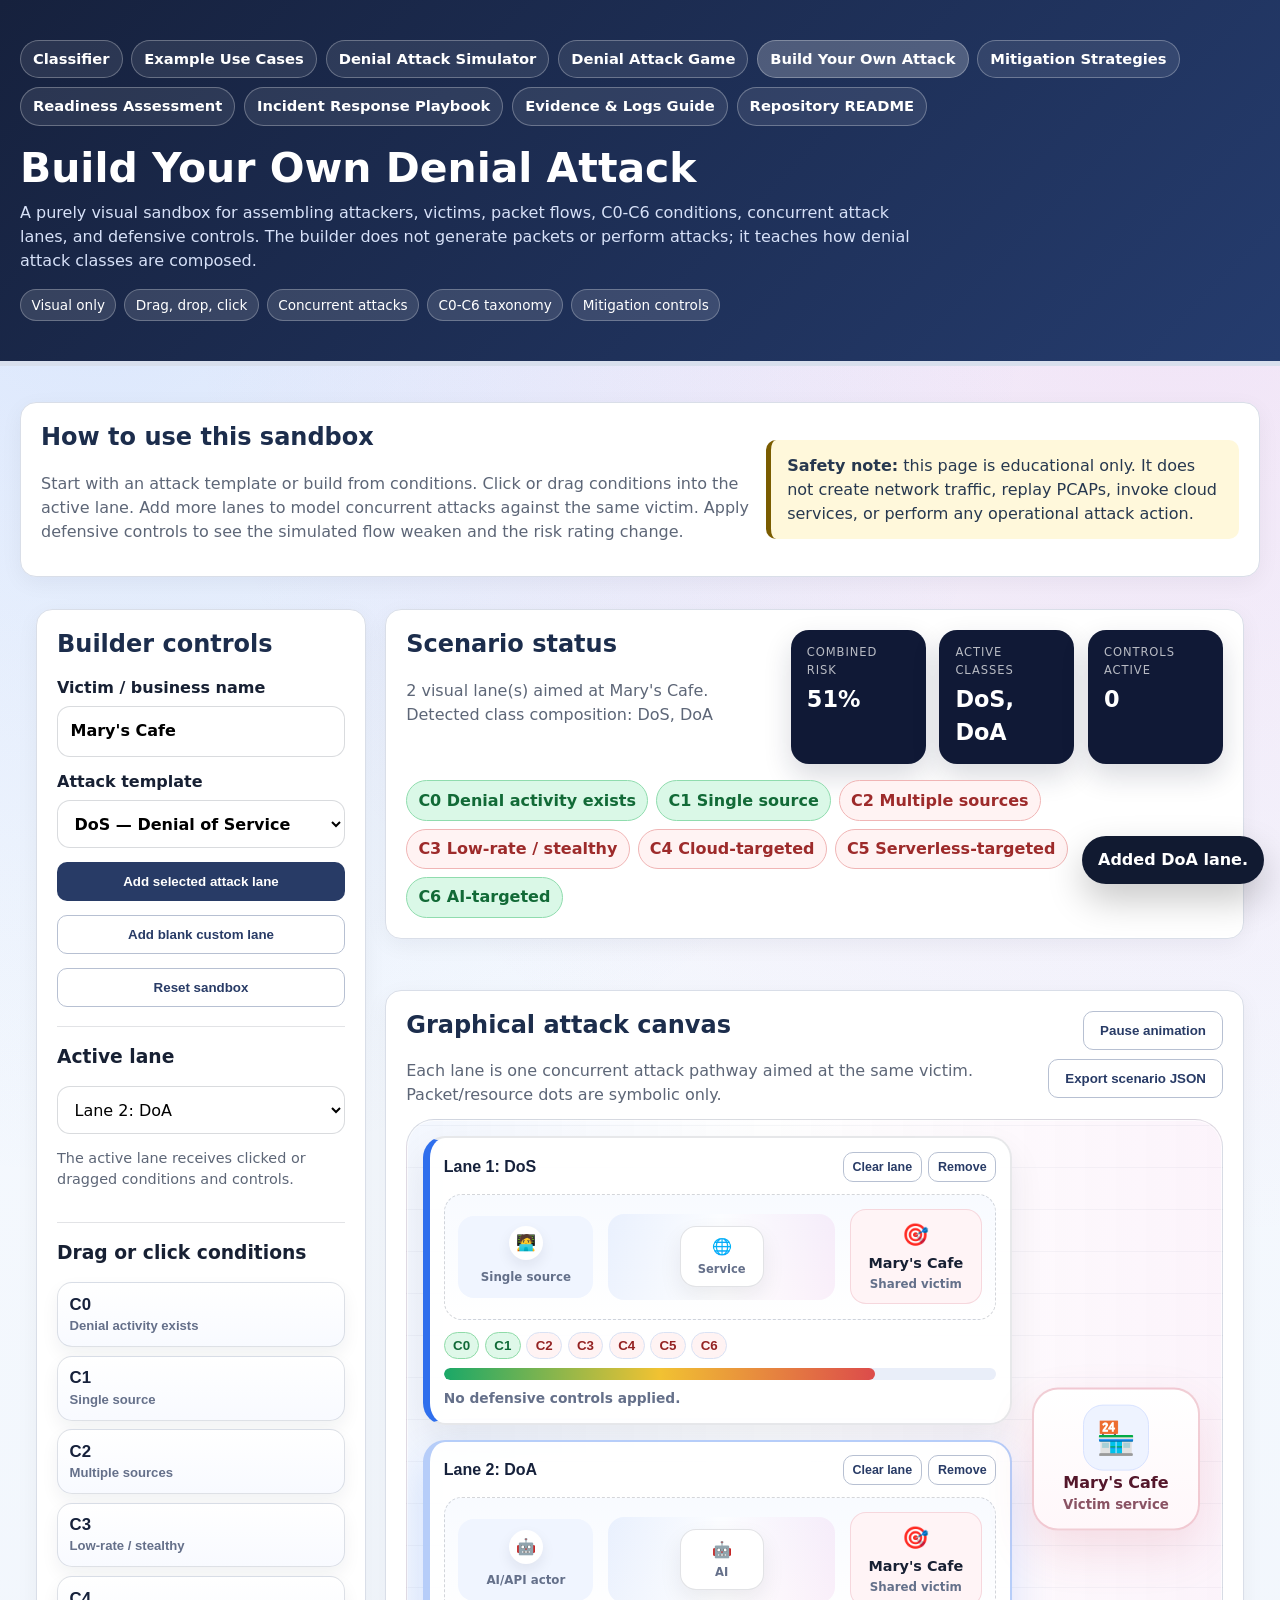
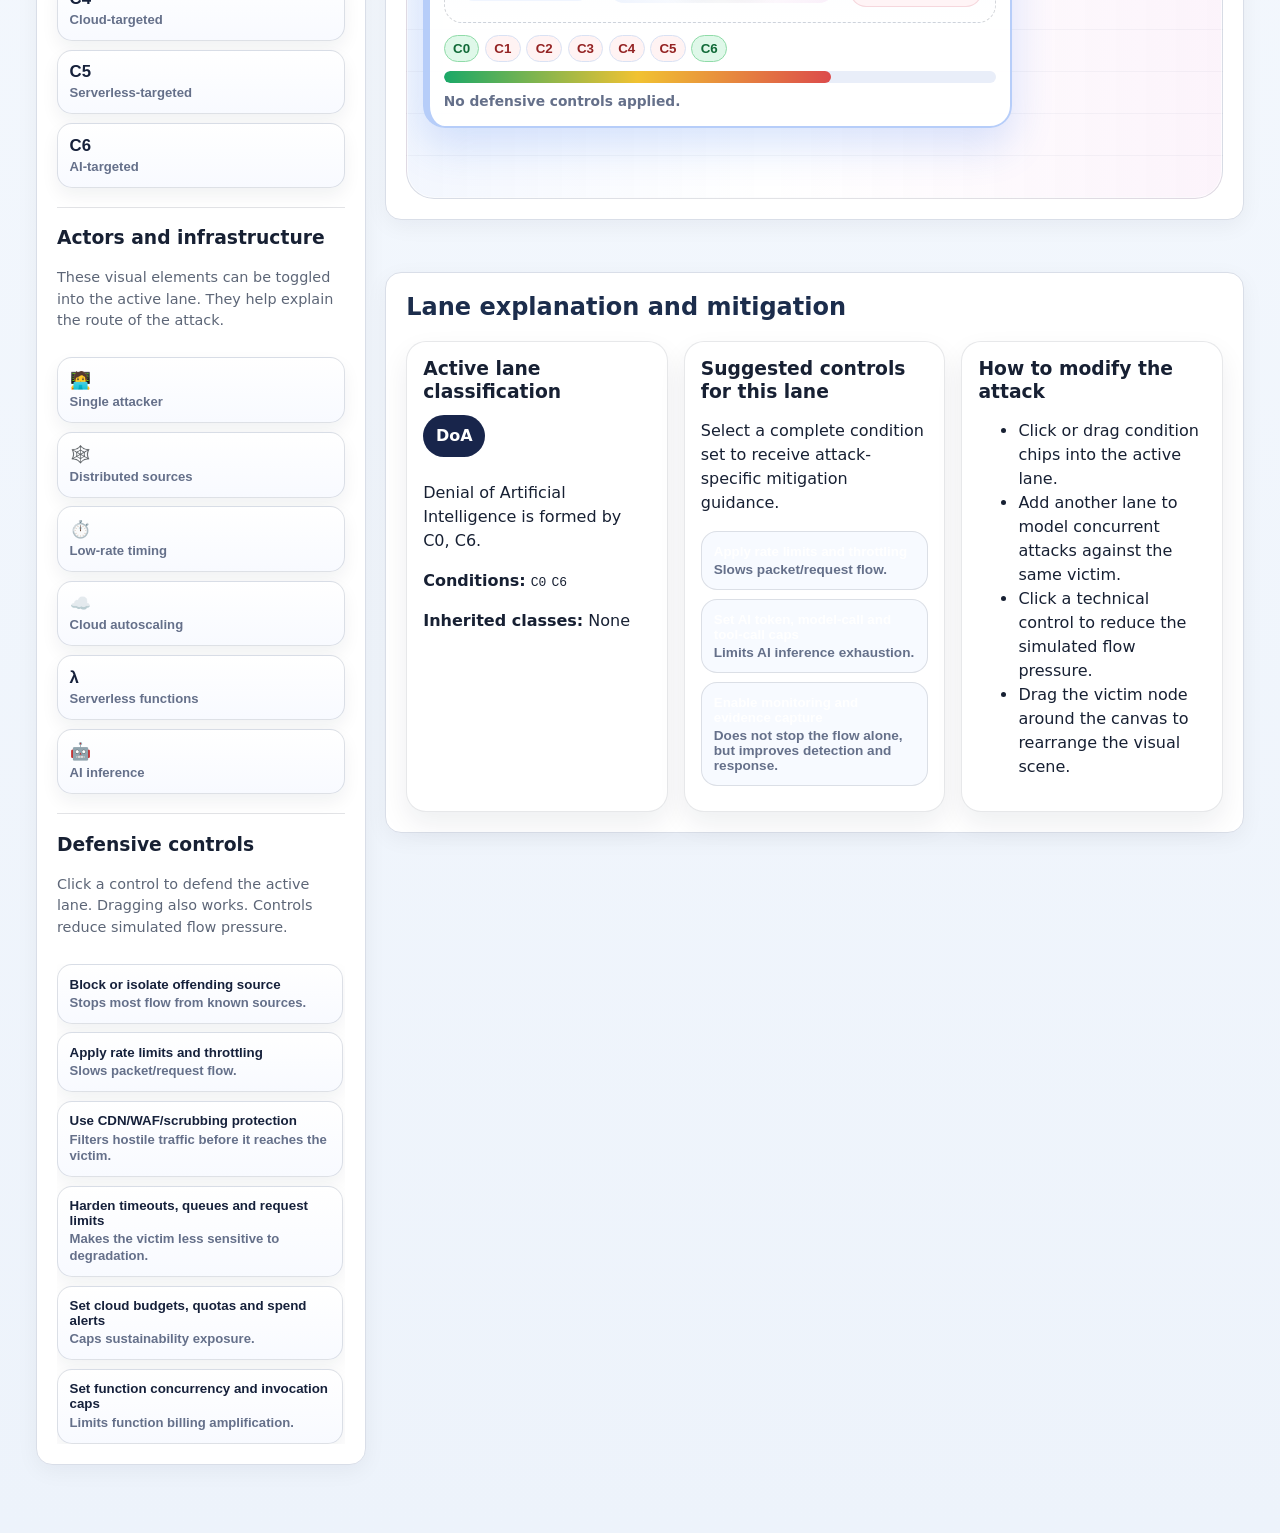
==== commit 5d89d459: "Update builder.html" ====
--- a/builder.html
+++ b/builder.html
@@ -3,7 +3,7 @@
 <head>
   <meta charset="utf-8">
   <meta name="viewport" content="width=device-width, initial-scale=1">
-  <title>Build Your Own Attack | D-ACT</title>
+  <title>Build Your Own Attack (WIP) | D-ACT</title>
   <meta name="description" content="Visual sandbox for building and defending educational denial attack scenarios using the D-ACT C0-C6 taxonomy.">
   <link rel="stylesheet" href="assets/styles.css">
   <script src="assets/mitigations.js" defer></script>
--- a/assets/styles.css
+++ b/assets/styles.css
@@ -1723,3 +1723,119 @@
   .game-tabs { align-items: stretch; }
   .answer-button { min-height: 60px; }
 }
+
+
+/* Build Your Own Attack sandbox */
+body.builder-page {
+  background:
+    radial-gradient(circle at 8% 8%, rgba(48, 111, 237, .14), transparent 30%),
+    radial-gradient(circle at 92% 8%, rgba(200, 61, 186, .12), transparent 32%),
+    linear-gradient(180deg, #f8fbff 0%, #edf3fb 100%);
+}
+.builder-hero { background: linear-gradient(135deg, #111a31 0%, #1f3e7a 48%, #40206b 100%); }
+.builder-main, body.builder-page .hero-inner { max-width: 1520px; }
+.builder-intro { display: grid; grid-template-columns: minmax(0, 1.2fr) minmax(300px, .8fr); gap: 1rem; align-items: center; }
+.builder-shell { display: grid; grid-template-columns: 330px minmax(0, 1fr); gap: 1.2rem; align-items: start; max-width: 1520px; margin: 0 auto 2rem; padding: 0 1rem; }
+.builder-toolbox { position: sticky; top: 1rem; display: grid; gap: .85rem; }
+.builder-toolbox h2, .builder-toolbox h3 { margin-bottom: .25rem; }
+.builder-label { display: grid; gap: .35rem; font-weight: 800; }
+.builder-label input, .builder-label select, #activeLaneSelect { border: 1px solid rgba(20,31,54,.16); border-radius: 13px; padding: .78rem; font: inherit; width: 100%; background: #fff; }
+.builder-divider { height: 1px; background: rgba(20,31,54,.12); margin: .35rem 0; }
+.compact { font-size: .9rem; margin-top: 0; }
+.builder-chip-grid { display: grid; grid-template-columns: 1fr; gap: .55rem; }
+.builder-chip, .builder-control-chip { border: 1px solid rgba(25,42,78,.14); background: linear-gradient(180deg, #fff, #f8faff); border-radius: 15px; padding: .72rem; text-align: left; cursor: grab; box-shadow: 0 8px 18px rgba(20,31,54,.06); display: grid; gap: .2rem; color: #16213b; }
+.builder-chip:hover, .builder-control-chip:hover { transform: translateY(-1px); border-color: #2f6fed; background: #eef5ff; }
+.builder-chip strong { font-size: 1.05rem; }
+.builder-chip span, .builder-control-chip span { font-size: .82rem; color: #65708a; line-height: 1.25; }
+.builder-control-list { display: grid; gap: .55rem; max-height: 480px; overflow: auto; padding-right: .15rem; }
+.builder-workspace { display: grid; gap: 1.2rem; min-width: 0; }
+.builder-status-panel { position: relative; overflow: hidden; }
+.builder-status-grid { display: grid; grid-template-columns: minmax(0, 1.2fr) repeat(3, minmax(135px, .32fr)); gap: .85rem; align-items: stretch; }
+.builder-score-card { background: #101936; color: #fff; border-radius: 18px; padding: .9rem 1rem; box-shadow: 0 12px 28px rgba(16,25,54,.16); }
+.builder-score-card span { display: block; text-transform: uppercase; letter-spacing: .08em; opacity: .7; font-size: .72rem; }
+.builder-score-card strong { display: block; font-size: 1.4rem; margin-top: .25rem; }
+.builder-condition-strip { display: flex; flex-wrap: wrap; gap: .5rem; margin-top: 1rem; }
+.builder-condition-pill { border: 1px solid #d9e2f4; border-radius: 999px; padding: .45rem .7rem; font-weight: 800; background: #fff; color: #6b7487; }
+.builder-condition-pill.active { background: #daf8e7; color: #126a37; border-color: #90dcae; }
+.builder-condition-pill.absent { background: #fff3f3; color: #9d2b2b; border-color: #f0b5b5; }
+.builder-canvas-panel { overflow: visible; }
+.builder-canvas-head { display: flex; justify-content: space-between; gap: 1rem; align-items: flex-start; }
+.builder-canvas-actions { display: flex; gap: .55rem; flex-wrap: wrap; justify-content: flex-end; }
+.builder-canvas { position: relative; min-height: 680px; border-radius: 28px; background:
+    linear-gradient(90deg, rgba(47,111,237,.06), transparent 44%, rgba(200,61,186,.06)),
+    repeating-linear-gradient(0deg, rgba(31,50,90,.04) 0 1px, transparent 1px 42px),
+    #ffffff; border: 1px solid rgba(20,31,54,.12); box-shadow: inset 0 0 0 1px rgba(255,255,255,.7); padding: 1rem 210px 1rem 1rem; overflow: hidden; }
+.builder-lane-stack { display: grid; gap: 1rem; position: relative; z-index: 1; }
+.builder-lane { border: 2px solid rgba(20,31,54,.10); border-left: 7px solid var(--lane-colour); background: rgba(255,255,255,.92); border-radius: 22px; padding: .85rem; box-shadow: 0 16px 34px rgba(20,31,54,.08); transition: transform .2s ease, box-shadow .2s ease; }
+.builder-lane.active { box-shadow: 0 18px 42px rgba(47,111,237,.18); transform: translateY(-1px); border-color: rgba(47,111,237,.35); }
+.builder-lane-head { display: flex; justify-content: space-between; gap: .75rem; align-items: center; margin-bottom: .75rem; }
+.lane-title { border: 0; background: transparent; color: #16213b; font-size: 1rem; font-weight: 900; padding: 0; cursor: pointer; }
+.lane-actions { display: flex; gap: .4rem; }
+.tiny { padding: .42rem .55rem !important; font-size: .78rem !important; }
+.builder-drop-zone { position: relative; min-height: 126px; border: 1px dashed rgba(20,31,54,.18); border-radius: 18px; padding: .85rem; display: grid; grid-template-columns: 135px minmax(0,1fr) 132px; gap: .9rem; align-items: center; background: linear-gradient(180deg, rgba(247,250,255,.9), rgba(255,255,255,.9)); }
+.builder-drop-zone:hover { border-color: #2f6fed; background: #f4f8ff; }
+.source-stack { display: flex; flex-wrap: wrap; gap: .25rem; align-items: center; justify-content: center; background: #f0f5ff; border-radius: 16px; padding: .55rem; min-height: 82px; }
+.source-stack span { width: 34px; height: 34px; border-radius: 999px; background: #fff; display: grid; place-items: center; box-shadow: 0 6px 14px rgba(20,31,54,.08); }
+.source-stack.distributed span { animation: sourceBlink 1.7s infinite alternate; }
+.source-stack small, .target-mini small { width: 100%; text-align: center; font-weight: 800; color: #64708a; font-size: .74rem; }
+@keyframes sourceBlink { from { transform: scale(.96); } to { transform: scale(1.05); } }
+.lane-flow { position: relative; min-height: 86px; display: flex; align-items: center; justify-content: center; gap: .4rem; overflow: hidden; border-radius: 16px; background: linear-gradient(90deg, rgba(47,111,237,.08), rgba(255,255,255,.4), rgba(200,61,186,.08)); }
+.route-node { z-index: 2; background: #fff; border: 1px solid rgba(20,31,54,.12); border-radius: 16px; padding: .5rem .65rem; min-width: 84px; text-align: center; box-shadow: 0 10px 22px rgba(20,31,54,.08); font-weight: 900; }
+.route-node small { display: block; color: #65708a; font-size: .72rem; margin-top: .15rem; }
+.route-arrow { color: #68758d; font-weight: 900; z-index: 2; }
+.packet-track { position: absolute; inset: 0; overflow: hidden; pointer-events: none; }
+.builder-packet { position: absolute; left: -70px; top: calc(50% - 14px); min-width: 48px; height: 28px; padding: 0 .35rem; border-radius: 999px; display: grid; place-items: center; color: #fff; background: var(--lane-colour); box-shadow: 0 8px 18px rgba(0,0,0,.18); font-weight: 900; font-size: .74rem; opacity: calc(.35 + var(--flow-intensity) / 130); animation: builderPacketMove 2.2s linear infinite; }
+.packet-track.low-rate .builder-packet { animation-duration: 4.9s; }
+.packet-track.paused .builder-packet { animation-play-state: paused; }
+.packet-2 { animation-delay: .35s; top: 22%; }
+.packet-3 { animation-delay: .72s; top: 66%; }
+.packet-4 { animation-delay: 1.05s; top: 38%; }
+.packet-5 { animation-delay: 1.35s; top: 76%; }
+.packet-6 { animation-delay: 1.7s; top: 30%; }
+.packet-7 { animation-delay: 2.05s; top: 58%; }
+@keyframes builderPacketMove { from { transform: translateX(0) scale(.92); opacity: .15; } 15% { opacity: .95; } to { transform: translateX(1050px) scale(1.03); opacity: .05; } }
+.target-mini { display: grid; place-items: center; gap: .1rem; background: #fff4f6; border: 1px solid rgba(200,61,88,.16); border-radius: 16px; padding: .55rem; min-height: 82px; text-align: center; }
+.target-mini span { font-size: 1.35rem; }
+.target-mini strong { font-size: .9rem; }
+.builder-lane-footer { display: grid; gap: .55rem; margin-top: .75rem; }
+.mini-condition-row { display: flex; flex-wrap: wrap; gap: .35rem; }
+.mini-condition { border: 1px solid #d9e2f4; border-radius: 999px; padding: .32rem .52rem; font-weight: 900; background: #fff3f3; color: #942323; }
+.mini-condition.on { background: #dff8e9; color: #116a38; border-color: #8fdba8; }
+.lane-meter { height: 12px; background: #e9eef9; border-radius: 999px; overflow: hidden; }
+.lane-meter span { display: block; height: 100%; background: linear-gradient(90deg, #1aa868, #f1c232, #dc4b4b); border-radius: inherit; transition: width .3s ease; }
+.lane-controls-applied { font-size: .86rem; color: #65708a; font-weight: 700; }
+.builder-victim-node { position: absolute; right: 22px; top: 50%; transform: translateY(-50%); z-index: 5; width: 168px; min-height: 138px; background: linear-gradient(180deg,#fff,#fff7fa); border: 2px solid rgba(200,61,88,.25); border-radius: 26px; box-shadow: 0 20px 48px rgba(200,61,88,.14); display: grid; place-items: center; text-align: center; padding: .9rem; cursor: grab; touch-action: none; }
+.builder-victim-node:active { cursor: grabbing; }
+.victim-icon { font-size: 2rem; }
+.builder-victim-node strong { color: #54172b; }
+.builder-victim-node small { color: #8a5364; font-weight: 800; }
+.builder-detail-panel { margin-bottom: 2rem; }
+.builder-explanation-grid { display: grid; grid-template-columns: repeat(3, minmax(0, 1fr)); gap: 1rem; }
+.builder-explain-card { background: #fff; border: 1px solid rgba(20,31,54,.1); border-radius: 20px; padding: 1rem; box-shadow: 0 12px 28px rgba(20,31,54,.07); }
+.builder-class-badge { display: inline-flex; padding: .55rem .8rem; border-radius: 999px; background: #18254b; color: #fff; font-weight: 900; margin-bottom: .5rem; }
+.builder-suggested-controls { display: grid; gap: .55rem; }
+.builder-control-apply { border: 1px solid rgba(20,31,54,.12); border-radius: 16px; padding: .75rem; background: #f7faff; text-align: left; cursor: pointer; display: grid; gap: .2rem; }
+.builder-control-apply:hover { background: #edf4ff; border-color: #2f6fed; }
+.builder-control-apply.applied { background: #dff8e9; border-color: #82d69f; color: #115f32; }
+.builder-control-apply span { font-size: .85rem; color: #65708a; }
+.builder-empty { padding: 2rem; text-align: center; color: #65708a; font-weight: 800; }
+.builder-toast { position: fixed; right: 1rem; bottom: 1rem; z-index: 1200; background: #111a31; color: #fff; border-radius: 999px; padding: .75rem 1rem; box-shadow: 0 16px 36px rgba(0,0,0,.22); font-weight: 900; }
+@media (max-width: 1120px) {
+  .builder-shell { grid-template-columns: 1fr; }
+  .builder-toolbox { position: static; }
+  .builder-status-grid, .builder-explanation-grid { grid-template-columns: 1fr; }
+  .builder-canvas { padding-right: 1rem; }
+  .builder-victim-node { position: relative; right: auto; top: auto; transform: none; width: 100%; margin: 1rem 0 0; }
+  .builder-drop-zone { grid-template-columns: 1fr; }
+  .lane-flow { min-height: 116px; }
+}
+@media (max-width: 680px) {
+  .builder-main, body.builder-page .hero-inner { max-width: 100%; }
+  .builder-shell { padding: 0 .75rem; }
+  .builder-intro { grid-template-columns: 1fr; }
+  .builder-canvas-head, .builder-lane-head { flex-direction: column; align-items: stretch; }
+  .builder-canvas-actions, .lane-actions { justify-content: stretch; }
+  .builder-canvas-actions button, .lane-actions button { width: 100%; }
+  .route-node { min-width: 70px; padding: .45rem; }
+  @keyframes builderPacketMove { from { transform: translateX(0) scale(.9); opacity: .15; } to { transform: translateX(540px) scale(1); opacity: .05; } }
+}
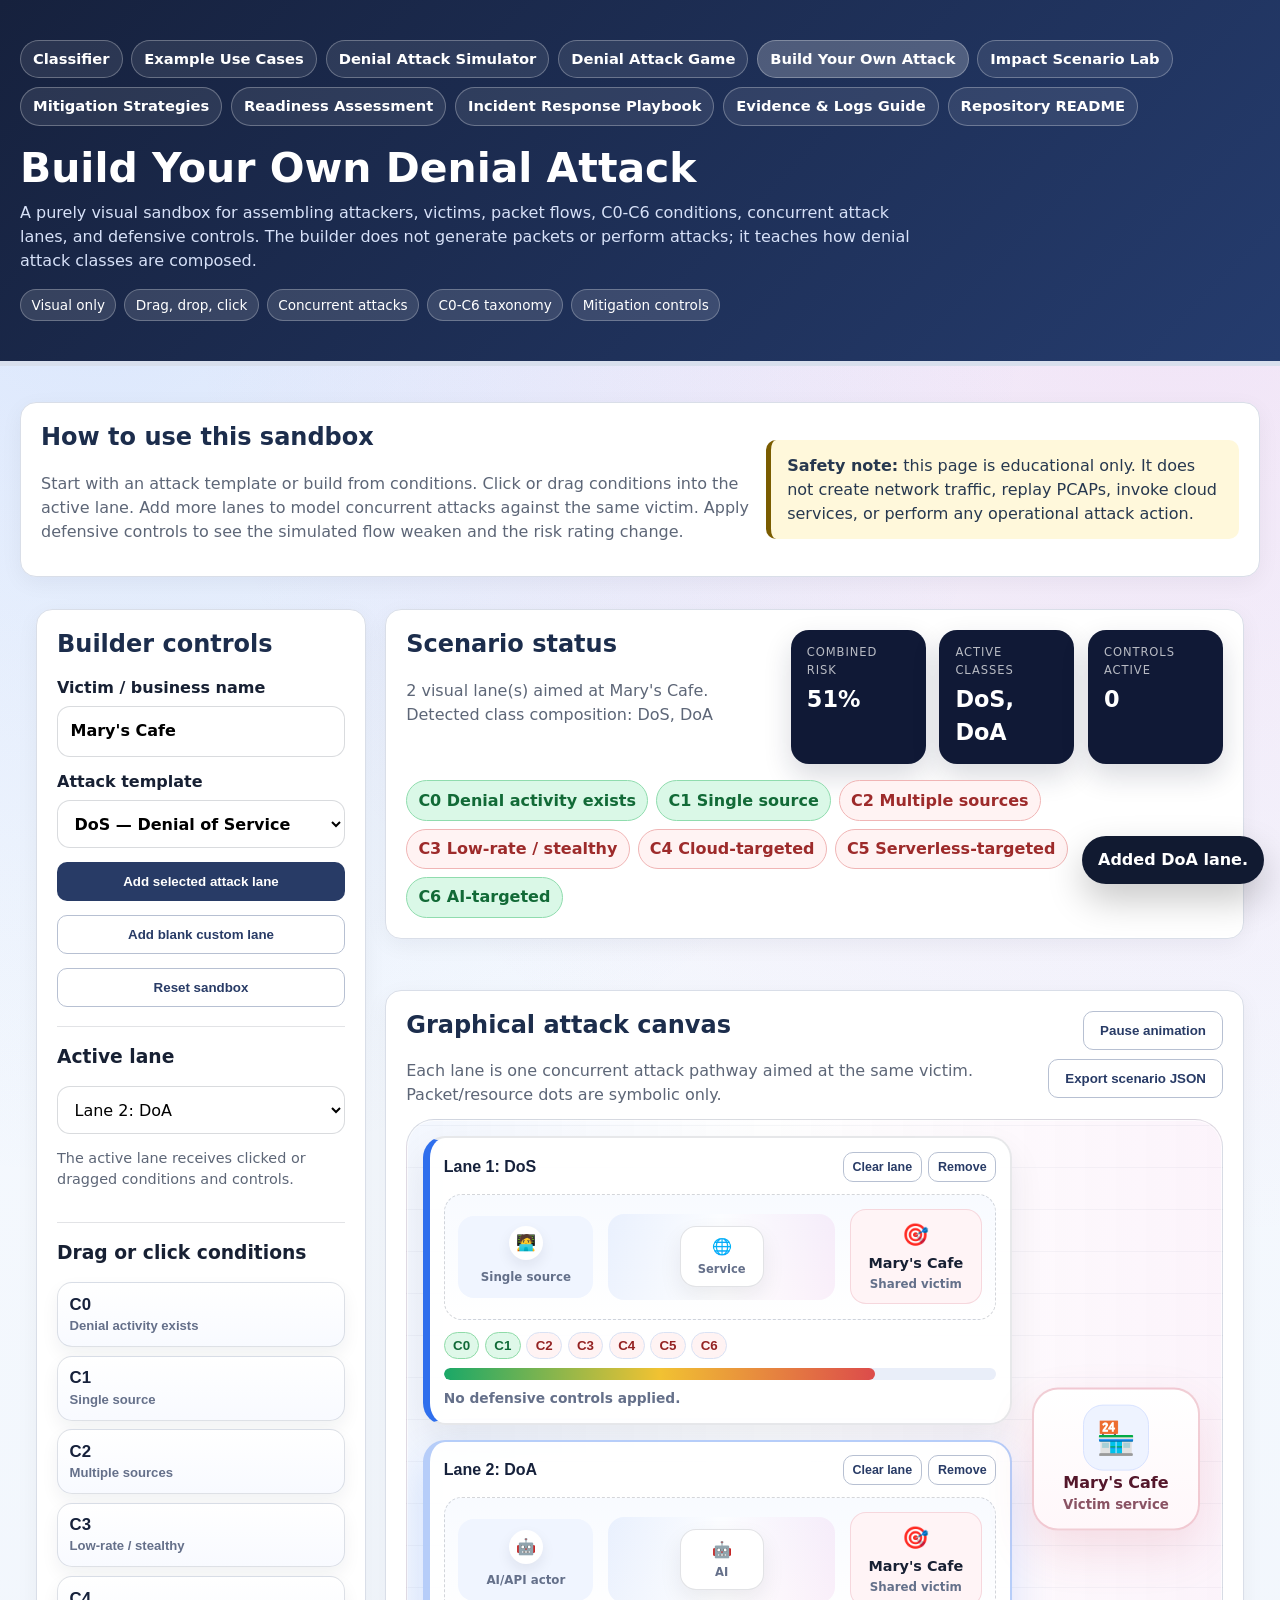
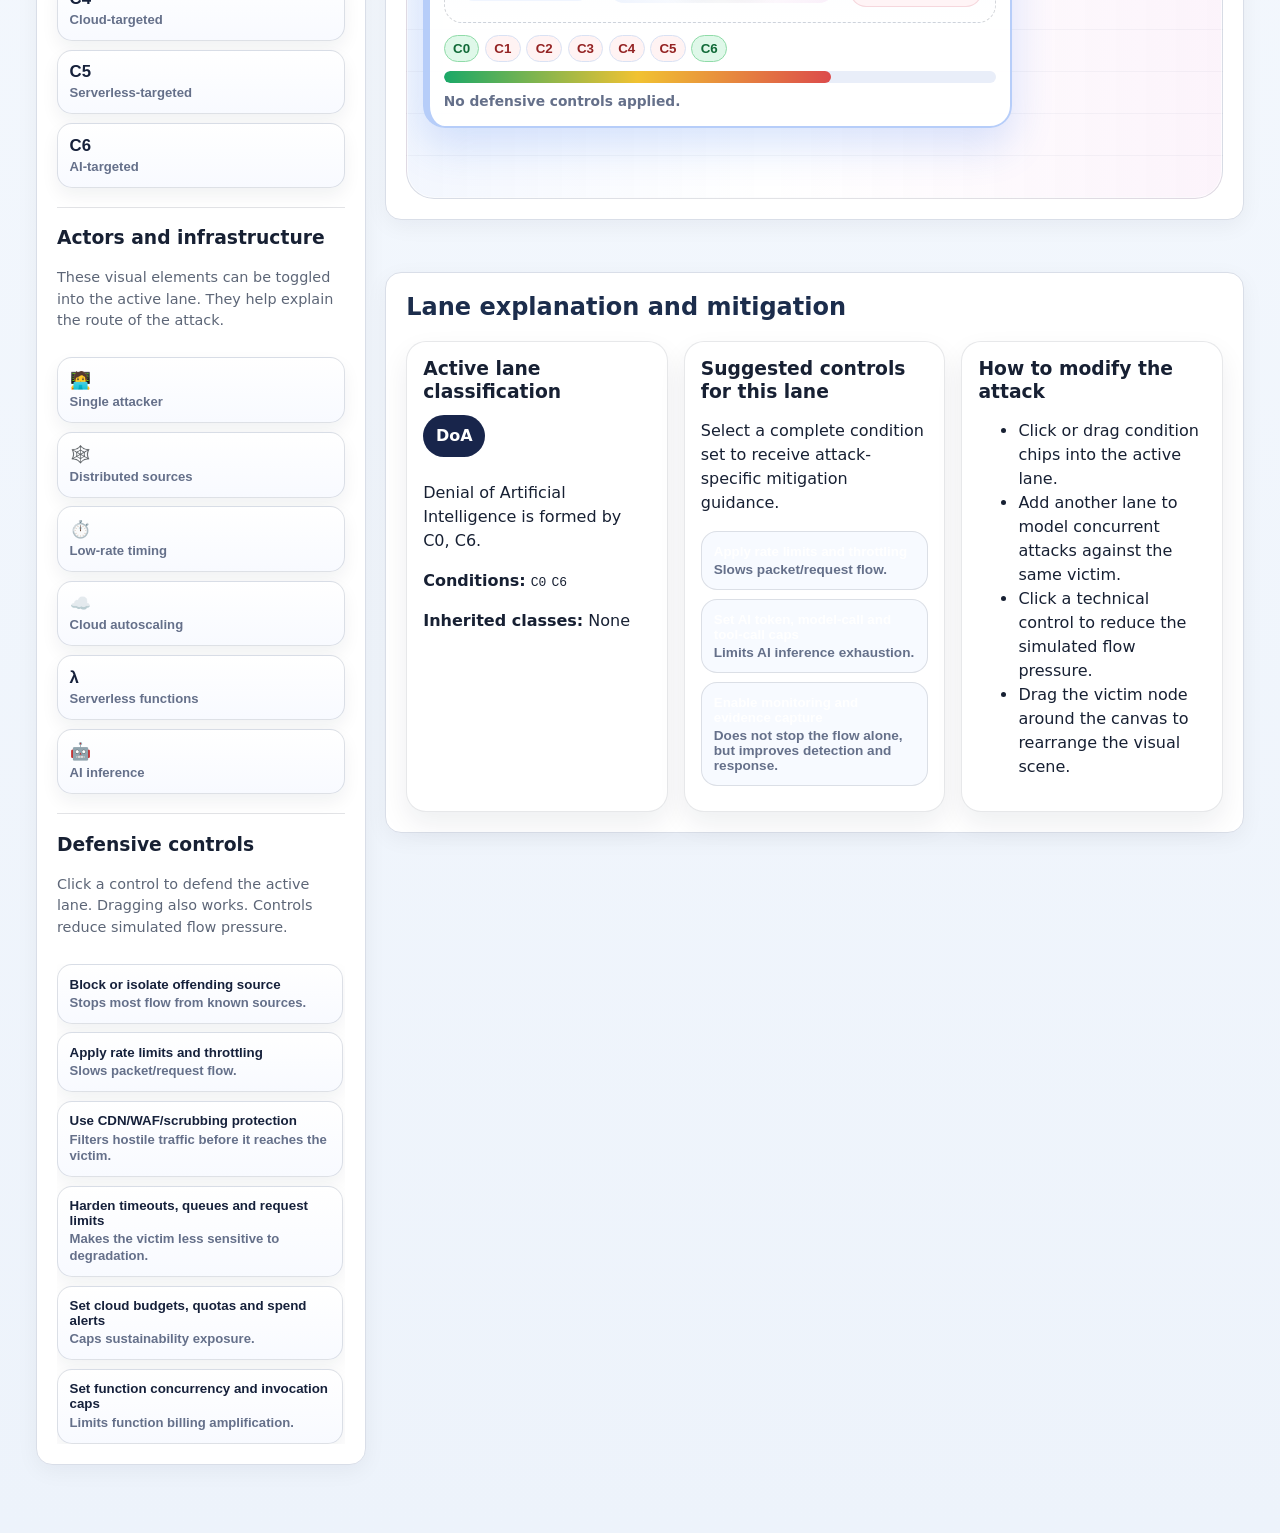
==== commit d31ca3b2: "Add files via upload" ====
--- a/builder.html
+++ b/builder.html
@@ -3,7 +3,7 @@
 <head>
   <meta charset="utf-8">
   <meta name="viewport" content="width=device-width, initial-scale=1">
-  <title>Build Your Own Attack (WIP) | D-ACT</title>
+  <title>Build Your Own Attack | D-ACT</title>
   <meta name="description" content="Visual sandbox for building and defending educational denial attack scenarios using the D-ACT C0-C6 taxonomy.">
   <link rel="stylesheet" href="assets/styles.css">
   <script src="assets/mitigations.js" defer></script>
@@ -18,6 +18,7 @@
         <a href="simulator.html">Denial Attack Simulator</a>
         <a href="game.html">Denial Attack Game</a>
         <a class="active" href="builder.html">Build Your Own Attack</a>
+        <a href="impact.html">Impact Scenario Lab</a>
         <a href="mitigations.html">Mitigation Strategies</a>
         <a href="readiness.html">Readiness Assessment</a>
         <a href="playbook.html">Incident Response Playbook</a>
--- a/assets/styles.css
+++ b/assets/styles.css
@@ -1839,3 +1839,520 @@
   .route-node { min-width: 70px; padding: .45rem; }
   @keyframes builderPacketMove { from { transform: translateX(0) scale(.9); opacity: .15; } to { transform: translateX(540px) scale(1); opacity: .05; } }
 }
+
+
+/* Impact Scenario Lab */
+.impact-page .impact-main {
+  max-width: 1320px;
+}
+
+.impact-hero {
+  background:
+    radial-gradient(circle at 18% 18%, rgba(94, 234, 212, 0.20), transparent 31%),
+    radial-gradient(circle at 82% 12%, rgba(248, 113, 113, 0.16), transparent 34%),
+    linear-gradient(135deg, #0f172a 0%, #1e293b 55%, #111827 100%);
+}
+
+.impact-intro,
+.impact-control-panel,
+.impact-graph-panel,
+.impact-data-panel,
+.impact-matrix-panel,
+.impact-constants-panel,
+.impact-equations-panel,
+.impact-reading-panel {
+  border: 1px solid rgba(148, 163, 184, 0.22);
+}
+
+.impact-matrix-wrap {
+  overflow-x: auto;
+}
+
+.impact-matrix {
+  width: 100%;
+  border-collapse: collapse;
+  min-width: 620px;
+  background: rgba(15, 23, 42, 0.03);
+  border-radius: 18px;
+  overflow: hidden;
+}
+
+.impact-matrix th,
+.impact-matrix td {
+  padding: 1rem;
+  border: 1px solid rgba(148, 163, 184, 0.28);
+  text-align: center;
+}
+
+.impact-matrix th:first-child {
+  text-align: left;
+}
+
+.impact-pill {
+  display: inline-flex;
+  align-items: center;
+  justify-content: center;
+  border-radius: 999px;
+  padding: 0.42rem 0.78rem;
+  font-weight: 800;
+  font-size: 0.92rem;
+}
+
+.impact-pill.moderate {
+  background: rgba(245, 158, 11, 0.14);
+  color: #92400e;
+  border: 1px solid rgba(245, 158, 11, 0.35);
+}
+
+.impact-pill.very-high {
+  background: rgba(239, 68, 68, 0.13);
+  color: #991b1b;
+  border: 1px solid rgba(239, 68, 68, 0.35);
+}
+
+.impact-pill.trivial {
+  background: rgba(34, 197, 94, 0.13);
+  color: #166534;
+  border: 1px solid rgba(34, 197, 94, 0.35);
+}
+
+.impact-control-panel {
+  display: flex;
+  justify-content: space-between;
+  gap: 1rem;
+  align-items: center;
+  flex-wrap: wrap;
+}
+
+.impact-actions {
+  display: flex;
+  align-items: center;
+  gap: 0.75rem;
+  flex-wrap: wrap;
+}
+
+.impact-speed-label {
+  display: flex;
+  flex-direction: column;
+  gap: 0.35rem;
+  font-weight: 700;
+  color: var(--text);
+  min-width: 150px;
+}
+
+.impact-speed-label select {
+  border: 1px solid rgba(148, 163, 184, 0.45);
+  border-radius: 12px;
+  padding: 0.6rem 0.75rem;
+  background: white;
+}
+
+.impact-grid {
+  display: grid;
+  grid-template-columns: minmax(0, 1.55fr) minmax(320px, 0.9fr);
+  gap: 1.1rem;
+  align-items: stretch;
+}
+
+.impact-graph-header {
+  display: flex;
+  align-items: flex-start;
+  justify-content: space-between;
+  gap: 1rem;
+  margin-bottom: 0.8rem;
+}
+
+.impact-progress-card {
+  border: 1px solid rgba(59, 130, 246, 0.25);
+  background: linear-gradient(135deg, rgba(59, 130, 246, 0.08), rgba(14, 165, 233, 0.10));
+  border-radius: 18px;
+  padding: 0.75rem 1rem;
+  min-width: 150px;
+  text-align: center;
+}
+
+.impact-progress-card span {
+  display: block;
+  color: var(--muted);
+  font-size: 0.82rem;
+  font-weight: 700;
+}
+
+.impact-progress-card strong {
+  display: block;
+  margin-top: 0.15rem;
+  font-size: 1.8rem;
+}
+
+.impact-chart-wrap {
+  border: 1px solid rgba(148, 163, 184, 0.22);
+  background:
+    radial-gradient(circle at 14% 18%, rgba(59, 130, 246, 0.06), transparent 28%),
+    linear-gradient(180deg, #ffffff 0%, #f8fafc 100%);
+  border-radius: 22px;
+  padding: 0.8rem;
+  min-height: 450px;
+}
+
+#impactChart {
+  width: 100%;
+  height: auto;
+  display: block;
+}
+
+.impact-axis {
+  stroke: #0f172a;
+  stroke-width: 2.3;
+}
+
+#impactArrow path {
+  fill: #0f172a;
+}
+
+.impact-grid-line {
+  stroke: rgba(148, 163, 184, 0.30);
+  stroke-width: 1;
+  stroke-dasharray: 3 5;
+}
+
+.impact-tick-label,
+.impact-axis-label {
+  fill: #475569;
+  font-size: 16px;
+  font-weight: 700;
+}
+
+.impact-series-line {
+  fill: none;
+  stroke-width: 5;
+  stroke-linecap: round;
+  stroke-linejoin: round;
+}
+
+.impact-series-dot {
+  stroke: white;
+  stroke-width: 3;
+}
+
+.impact-series-label {
+  font-size: 15px;
+  font-weight: 800;
+  paint-order: stroke;
+  stroke: rgba(255, 255, 255, 0.90);
+  stroke-width: 4px;
+  stroke-linejoin: round;
+}
+
+.series-small-sustainability { color: #dc2626; stroke: #dc2626; fill: #dc2626; }
+.series-small-availability { color: #f59e0b; stroke: #f59e0b; fill: #f59e0b; }
+.series-large-sustainability { color: #16a34a; stroke: #16a34a; fill: #16a34a; }
+.series-large-availability { color: #2563eb; stroke: #2563eb; fill: #2563eb; }
+
+.impact-legend {
+  display: grid;
+  grid-template-columns: repeat(2, minmax(0, 1fr));
+  gap: 0.75rem;
+  margin-top: 0.9rem;
+}
+
+.impact-legend-item {
+  display: flex;
+  align-items: center;
+  gap: 0.6rem;
+  border: 1px solid rgba(148, 163, 184, 0.20);
+  background: rgba(248, 250, 252, 0.9);
+  border-radius: 14px;
+  padding: 0.65rem 0.75rem;
+}
+
+.impact-legend-item small {
+  margin-left: auto;
+  color: var(--muted);
+  font-weight: 700;
+}
+
+.impact-legend-swatch {
+  width: 14px;
+  height: 14px;
+  border-radius: 999px;
+  display: inline-block;
+  background: currentColor;
+  box-shadow: 0 0 0 4px rgba(148, 163, 184, 0.12);
+}
+
+.impact-live-cards {
+  display: grid;
+  gap: 0.8rem;
+}
+
+.impact-live-card {
+  border: 1px solid rgba(148, 163, 184, 0.22);
+  border-left: 6px solid currentColor;
+  border-radius: 18px;
+  padding: 0.85rem;
+  background: white;
+  box-shadow: 0 12px 26px rgba(15, 23, 42, 0.06);
+}
+
+.impact-card-topline {
+  display: flex;
+  justify-content: space-between;
+  gap: 0.7rem;
+  align-items: flex-start;
+}
+
+.impact-card-topline span {
+  font-weight: 800;
+  color: var(--text);
+}
+
+.impact-card-topline strong {
+  font-size: 0.78rem;
+  border-radius: 999px;
+  padding: 0.25rem 0.45rem;
+  background: rgba(15, 23, 42, 0.06);
+  color: currentColor;
+  white-space: nowrap;
+}
+
+.impact-card-money {
+  font-size: 2rem;
+  font-weight: 900;
+  margin: 0.55rem 0 0.35rem;
+  color: currentColor;
+}
+
+.impact-card-metrics {
+  display: grid;
+  gap: 0.24rem;
+  color: var(--muted);
+  font-size: 0.92rem;
+}
+
+.impact-card-metrics strong {
+  color: var(--text);
+}
+
+.impact-constants-grid,
+.impact-equation-grid {
+  display: grid;
+  grid-template-columns: repeat(5, minmax(0, 1fr));
+  gap: 0.8rem;
+}
+
+.impact-equation-grid {
+  grid-template-columns: repeat(4, minmax(0, 1fr));
+}
+
+.impact-constant,
+.impact-equation-card {
+  border: 1px solid rgba(148, 163, 184, 0.22);
+  border-radius: 18px;
+  background: #ffffff;
+  padding: 0.9rem;
+  box-shadow: 0 10px 22px rgba(15, 23, 42, 0.04);
+}
+
+.impact-constant span {
+  display: block;
+  color: var(--muted);
+  font-size: 0.85rem;
+  font-weight: 700;
+}
+
+.impact-constant strong {
+  display: block;
+  margin: 0.25rem 0;
+  font-size: 1.1rem;
+}
+
+.impact-constant small {
+  color: var(--muted);
+}
+
+.impact-equation-card h3 {
+  margin-top: 0;
+}
+
+.impact-equation-card code {
+  display: block;
+  background: #0f172a;
+  color: #e2e8f0;
+  padding: 0.7rem;
+  border-radius: 14px;
+  overflow-x: auto;
+  font-weight: 700;
+}
+
+@media (max-width: 1050px) {
+  .impact-grid {
+    grid-template-columns: 1fr;
+  }
+  .impact-constants-grid,
+  .impact-equation-grid {
+    grid-template-columns: repeat(2, minmax(0, 1fr));
+  }
+}
+
+@media (max-width: 700px) {
+  .impact-control-panel,
+  .impact-graph-header {
+    display: block;
+  }
+  .impact-actions {
+    margin-top: 0.8rem;
+  }
+  .impact-legend {
+    grid-template-columns: 1fr;
+  }
+  .impact-constants-grid,
+  .impact-equation-grid {
+    grid-template-columns: 1fr;
+  }
+  .impact-chart-wrap {
+    padding: 0.35rem;
+    min-height: 300px;
+  }
+  .impact-card-money {
+    font-size: 1.6rem;
+  }
+}
+
+/* Impact Scenario Lab readability update: PhD claim, mode toggle, and graph-label refinement */
+.impact-page .impact-main {
+  max-width: 1360px;
+}
+
+.impact-claim-panel,
+.impact-thesis-panel,
+.impact-conclusion-panel {
+  border: 1px solid rgba(37, 99, 235, 0.20);
+  background:
+    radial-gradient(circle at 8% 16%, rgba(37, 99, 235, 0.08), transparent 24%),
+    linear-gradient(135deg, rgba(248, 250, 252, 0.98), rgba(255, 255, 255, 0.98));
+}
+
+.impact-section-heading {
+  max-width: 1050px;
+  margin-bottom: 0.9rem;
+}
+
+.impact-section-heading h2 {
+  margin-top: 0.2rem;
+}
+
+.impact-formula-grid {
+  display: grid;
+  grid-template-columns: 1.15fr 1fr;
+  gap: 0.9rem;
+}
+
+.impact-formula-card {
+  border: 1px solid rgba(148, 163, 184, 0.24);
+  border-radius: 18px;
+  background: #fff;
+  padding: 1rem;
+  box-shadow: 0 12px 26px rgba(15, 23, 42, 0.05);
+}
+
+.impact-formula-card h3 {
+  margin-top: 0;
+}
+
+.formula-list {
+  margin: 0.4rem 0 0;
+  padding-left: 1.1rem;
+  color: #334155;
+  line-height: 1.65;
+}
+
+.formula-list code {
+  font-weight: 900;
+  color: #1d4ed8;
+  background: rgba(219, 234, 254, 0.70);
+  padding: 0.12rem 0.36rem;
+  border-radius: 8px;
+}
+
+.equation-display {
+  display: inline-flex;
+  align-items: center;
+  justify-content: center;
+  min-width: 190px;
+  margin: 0.2rem 0 0.65rem;
+  padding: 0.75rem 1rem;
+  border-radius: 16px;
+  background: #0f172a;
+  color: #e2e8f0;
+  font-size: 1.45rem;
+  font-weight: 850;
+  letter-spacing: 0.01em;
+}
+
+.latex-detail {
+  margin-top: 0.9rem;
+  border: 1px solid rgba(148, 163, 184, 0.30);
+  border-radius: 16px;
+  background: rgba(248, 250, 252, 0.95);
+  overflow: hidden;
+}
+
+.latex-detail summary {
+  cursor: pointer;
+  padding: 0.85rem 1rem;
+  font-weight: 900;
+  color: #0f172a;
+}
+
+.latex-detail pre {
+  margin: 0;
+  padding: 1rem;
+  overflow-x: auto;
+  background: #0f172a;
+  color: #e2e8f0;
+  line-height: 1.45;
+  font-size: 0.88rem;
+}
+
+.priority-context-panel {
+  border-color: rgba(14, 165, 233, 0.22);
+}
+
+.impact-actions #impactModeToggle {
+  min-width: 185px;
+}
+
+.impact-series-label {
+  font-size: 14px;
+  font-weight: 500;
+  letter-spacing: -0.01em;
+  paint-order: stroke;
+  stroke: rgba(255, 255, 255, 0.92);
+  stroke-width: 3px;
+  stroke-linejoin: round;
+}
+
+.impact-tick-label,
+.impact-axis-label {
+  font-weight: 650;
+}
+
+.impact-chart-wrap {
+  min-height: 475px;
+}
+
+.impact-conclusion-panel p {
+  color: #334155;
+  line-height: 1.65;
+  max-width: 1100px;
+}
+
+@media (max-width: 900px) {
+  .impact-formula-grid {
+    grid-template-columns: 1fr;
+  }
+  .impact-actions #impactModeToggle {
+    min-width: 0;
+    width: 100%;
+  }
+}
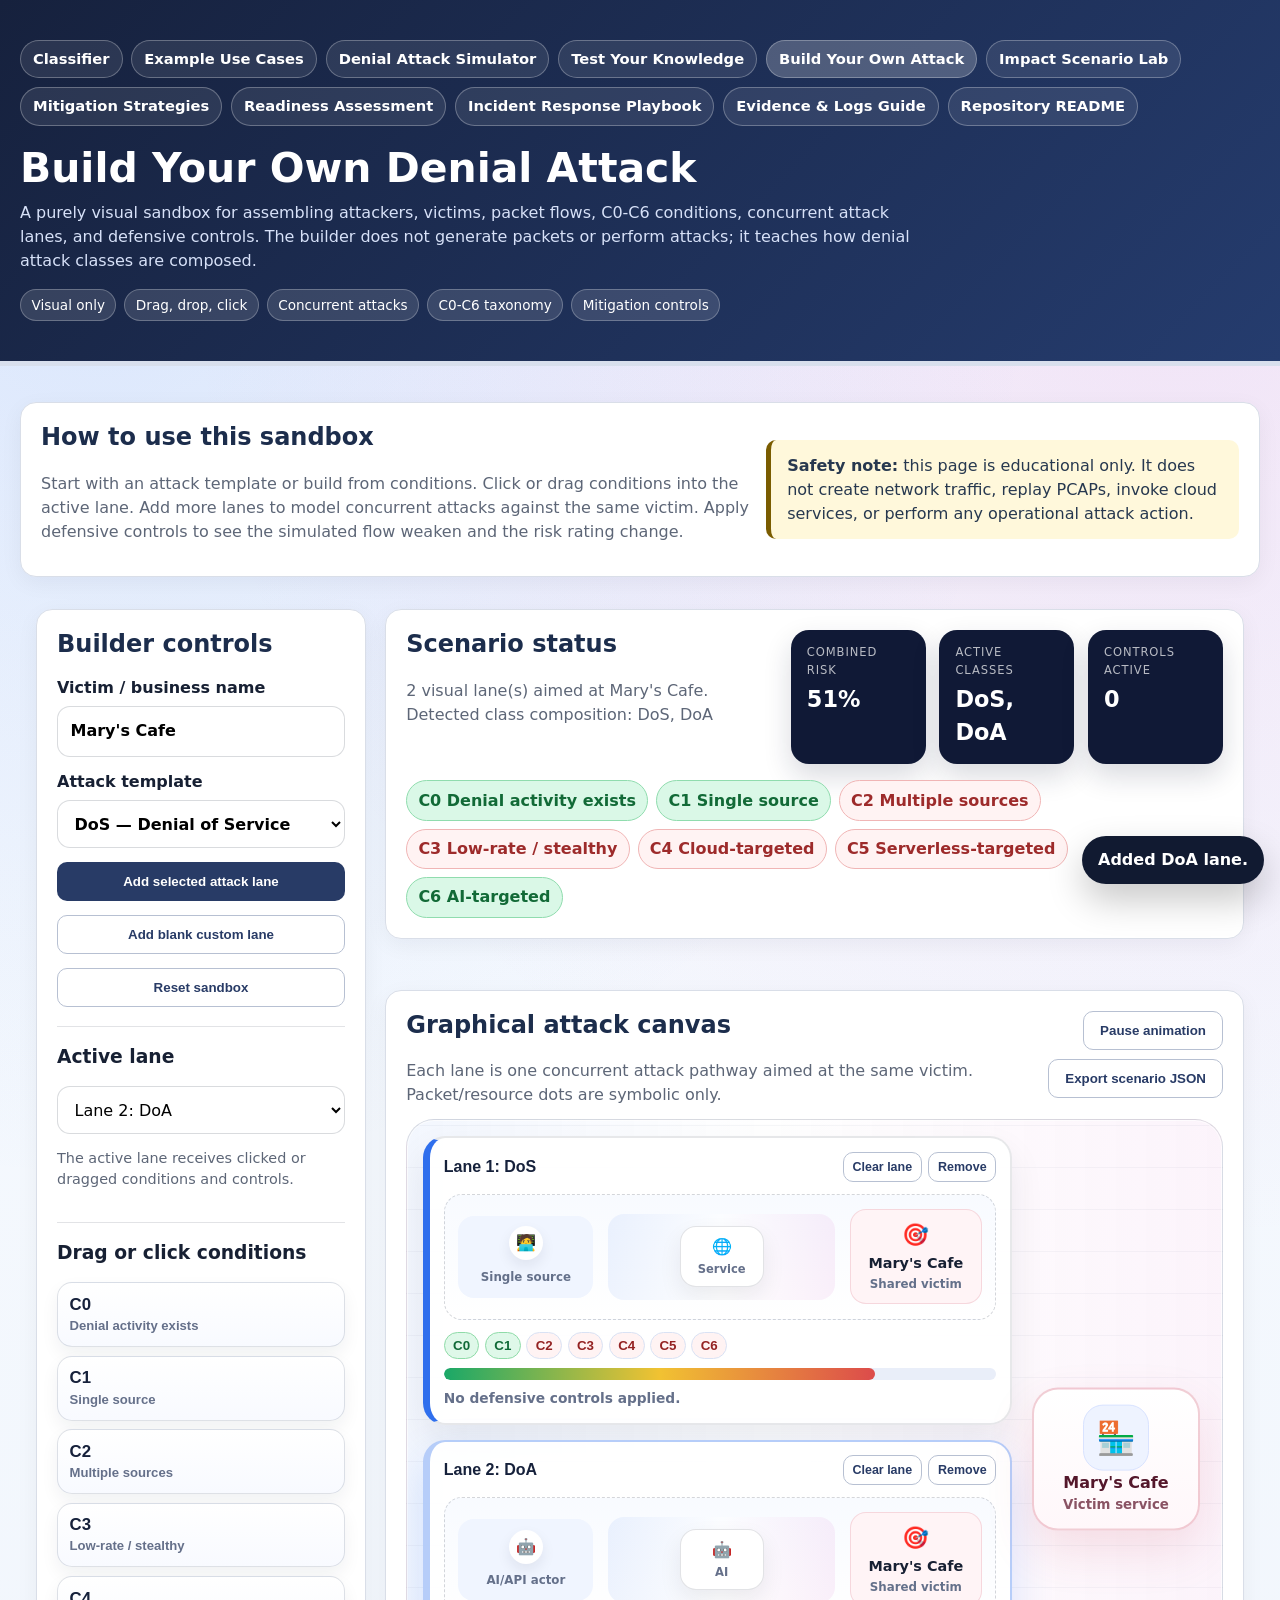
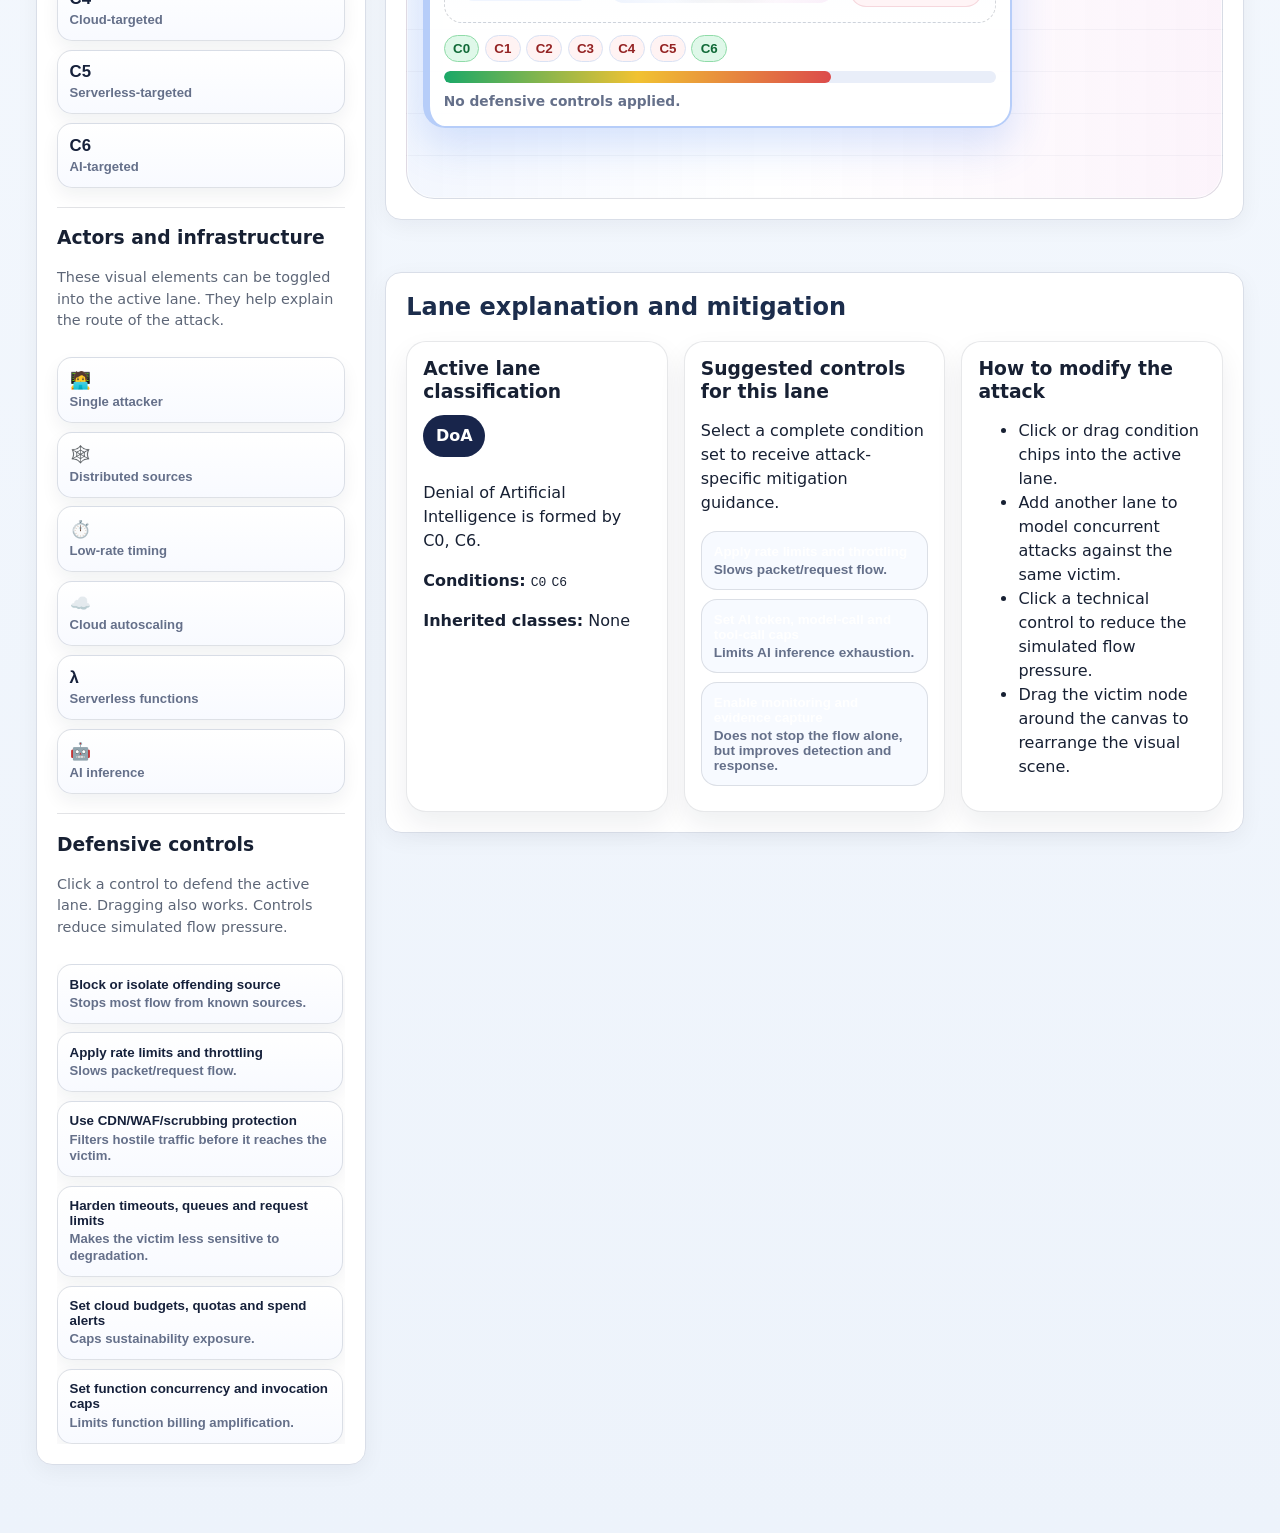
==== commit 6d552a2c: "Add files via upload" ====
--- a/builder.html
+++ b/builder.html
@@ -16,7 +16,7 @@
         <a href="index.html">Classifier</a>
         <a href="examples.html">Example Use Cases</a>
         <a href="simulator.html">Denial Attack Simulator</a>
-        <a href="game.html">Denial Attack Game</a>
+        <a href="game.html">Test Your Knowledge</a>
         <a class="active" href="builder.html">Build Your Own Attack</a>
         <a href="impact.html">Impact Scenario Lab</a>
         <a href="mitigations.html">Mitigation Strategies</a>
--- a/assets/styles.css
+++ b/assets/styles.css
@@ -2218,141 +2218,161 @@
   }
 }
 
-/* Impact Scenario Lab readability update: PhD claim, mode toggle, and graph-label refinement */
-.impact-page .impact-main {
-  max-width: 1360px;
-}
-
-.impact-claim-panel,
-.impact-thesis-panel,
-.impact-conclusion-panel {
-  border: 1px solid rgba(37, 99, 235, 0.20);
+/* Denial Attack Quiz visual refresh */
+body.game-page {
   background:
-    radial-gradient(circle at 8% 16%, rgba(37, 99, 235, 0.08), transparent 24%),
-    linear-gradient(135deg, rgba(248, 250, 252, 0.98), rgba(255, 255, 255, 0.98));
-}
-
-.impact-section-heading {
-  max-width: 1050px;
-  margin-bottom: 0.9rem;
-}
-
-.impact-section-heading h2 {
-  margin-top: 0.2rem;
-}
-
-.impact-formula-grid {
-  display: grid;
-  grid-template-columns: 1.15fr 1fr;
-  gap: 0.9rem;
-}
-
-.impact-formula-card {
-  border: 1px solid rgba(148, 163, 184, 0.24);
+    radial-gradient(circle at 12% 6%, rgba(53, 113, 232, 0.14), transparent 28%),
+    radial-gradient(circle at 92% 10%, rgba(94, 194, 144, 0.12), transparent 30%),
+    linear-gradient(180deg, #f8fbff 0%, #eef4fb 50%, #f7f9fd 100%);
+}
+.game-hero {
+  background:
+    radial-gradient(circle at 18% 18%, rgba(255,255,255,.16), transparent 24%),
+    linear-gradient(135deg, #102342 0%, #1f4f8c 54%, #214b6e 100%);
+}
+.game-hero .subtitle {
+  max-width: 980px;
+}
+.game-tabs-panel {
+  background: rgba(255,255,255,.86);
+  backdrop-filter: blur(10px);
+  border: 1px solid rgba(30, 47, 82, .08);
+}
+.game-tab, .coffee-button {
+  font-weight: 650;
+  box-shadow: 0 8px 18px rgba(21,35,62,.06);
+}
+.game-tab.active {
+  background: linear-gradient(135deg, #15396c, #2764a8);
+}
+.coffee-button {
+  background: linear-gradient(135deg, #ffe591, #ffd05b);
+}
+.game-onboarding-copy h2,
+.game-how h2,
+#gameHighScoresPanel h2 {
+  letter-spacing: -0.02em;
+}
+.quiz-preview-grid {
+  display: grid;
+  grid-template-columns: repeat(3, minmax(0, 1fr));
+  gap: .85rem;
+  margin: 1rem 0;
+}
+.quiz-preview-card {
+  background: linear-gradient(180deg, #ffffff, #f7faff);
+  border: 1px solid rgba(31, 57, 98, .10);
   border-radius: 18px;
-  background: #fff;
-  padding: 1rem;
-  box-shadow: 0 12px 26px rgba(15, 23, 42, 0.05);
-}
-
-.impact-formula-card h3 {
-  margin-top: 0;
-}
-
-.formula-list {
-  margin: 0.4rem 0 0;
-  padding-left: 1.1rem;
-  color: #334155;
-  line-height: 1.65;
-}
-
-.formula-list code {
-  font-weight: 900;
-  color: #1d4ed8;
-  background: rgba(219, 234, 254, 0.70);
-  padding: 0.12rem 0.36rem;
-  border-radius: 8px;
-}
-
-.equation-display {
-  display: inline-flex;
-  align-items: center;
-  justify-content: center;
-  min-width: 190px;
-  margin: 0.2rem 0 0.65rem;
-  padding: 0.75rem 1rem;
-  border-radius: 16px;
-  background: #0f172a;
-  color: #e2e8f0;
-  font-size: 1.45rem;
-  font-weight: 850;
-  letter-spacing: 0.01em;
-}
-
-.latex-detail {
-  margin-top: 0.9rem;
-  border: 1px solid rgba(148, 163, 184, 0.30);
-  border-radius: 16px;
-  background: rgba(248, 250, 252, 0.95);
-  overflow: hidden;
-}
-
-.latex-detail summary {
-  cursor: pointer;
-  padding: 0.85rem 1rem;
-  font-weight: 900;
-  color: #0f172a;
-}
-
-.latex-detail pre {
+  padding: .95rem;
+  box-shadow: 0 12px 26px rgba(25, 44, 78, .07);
+}
+.quiz-preview-card strong {
+  display: block;
+  margin: .35rem 0 .2rem;
+  font-weight: 650;
+  color: #17213b;
+}
+.quiz-preview-card p {
   margin: 0;
-  padding: 1rem;
-  overflow-x: auto;
-  background: #0f172a;
-  color: #e2e8f0;
-  line-height: 1.45;
-  font-size: 0.88rem;
-}
-
-.priority-context-panel {
-  border-color: rgba(14, 165, 233, 0.22);
-}
-
-.impact-actions #impactModeToggle {
-  min-width: 185px;
-}
-
-.impact-series-label {
-  font-size: 14px;
+  color: #5f6a7d;
+  font-size: .92rem;
+}
+.quiz-preview-icon {
+  display: inline-grid;
+  place-items: center;
+  min-width: 48px;
+  height: 32px;
+  padding: 0 .55rem;
+  border-radius: 999px;
+  background: #eaf2ff;
+  color: #1c4f8f;
+  font-size: .82rem;
+  font-weight: 650;
+}
+.game-profile-card {
+  border-radius: 24px;
+  border: 1px solid rgba(31,57,98,.10);
+  box-shadow: 0 18px 38px rgba(25,44,78,.08);
+}
+.game-profile-card label {
   font-weight: 500;
-  letter-spacing: -0.01em;
-  paint-order: stroke;
-  stroke: rgba(255, 255, 255, 0.92);
-  stroke-width: 3px;
-  stroke-linejoin: round;
-}
-
-.impact-tick-label,
-.impact-axis-label {
+  color: #25304a;
+}
+.game-profile-card input,
+.game-profile-card select {
+  font-weight: 400;
+  background: #fbfdff;
+  border-color: rgba(31,57,98,.16);
+}
+.game-profile-card input:focus,
+.game-profile-card select:focus,
+.answer-button:focus-visible,
+.game-tab:focus-visible {
+  outline: 3px solid rgba(44, 108, 220, .22);
+  outline-offset: 2px;
+}
+.game-hud {
+  grid-template-columns: repeat(5, minmax(110px, 1fr));
+}
+.hud-card {
+  background: linear-gradient(180deg, #162644, #0f1a31);
+  box-shadow: 0 12px 24px rgba(15,24,50,.14);
+}
+.hud-card strong {
   font-weight: 650;
 }
-
-.impact-chart-wrap {
-  min-height: 475px;
-}
-
-.impact-conclusion-panel p {
-  color: #334155;
-  line-height: 1.65;
-  max-width: 1100px;
-}
-
-@media (max-width: 900px) {
-  .impact-formula-grid {
+.timer-shell {
+  height: 28px;
+  box-shadow: inset 0 1px 3px rgba(0,0,0,.06);
+}
+.timer-shell span,
+.timer-shell strong {
+  font-weight: 650;
+}
+.game-card {
+  border-radius: 28px;
+  border: 1px solid rgba(31,57,98,.10);
+  box-shadow: 0 24px 54px rgba(25,44,78,.10);
+}
+.game-card h2 {
+  line-height: 1.2;
+  letter-spacing: -0.025em;
+}
+.game-condition-chip {
+  font-weight: 650;
+}
+.answer-button {
+  font-weight: 500;
+  background: linear-gradient(180deg, #ffffff, #f8fbff);
+  border-color: rgba(31,57,98,.12);
+  box-shadow: 0 10px 22px rgba(25,44,78,.055);
+}
+.answer-button:hover,
+.answer-button.selected {
+  border-color: #3571d8;
+  background: #eef6ff;
+  box-shadow: 0 14px 28px rgba(25, 85, 172, .12);
+}
+.feedback-modal h2 {
+  font-weight: 650;
+}
+.high-score-list li strong {
+  font-weight: 650;
+}
+.game-how .mini-card h3 {
+  font-weight: 650;
+}
+body.game-pressure::before {
+  background: radial-gradient(circle, transparent 58%, rgba(222, 30, 53, .12));
+}
+body.game-pressure .game-card {
+  animation: dangerShake .28s infinite alternate;
+}
+@media (max-width: 760px) {
+  .quiz-preview-grid {
     grid-template-columns: 1fr;
   }
-  .impact-actions #impactModeToggle {
-    min-width: 0;
-    width: 100%;
-  }
-}
+  .game-hud {
+    grid-template-columns: repeat(2, minmax(0,1fr));
+  }
+}
